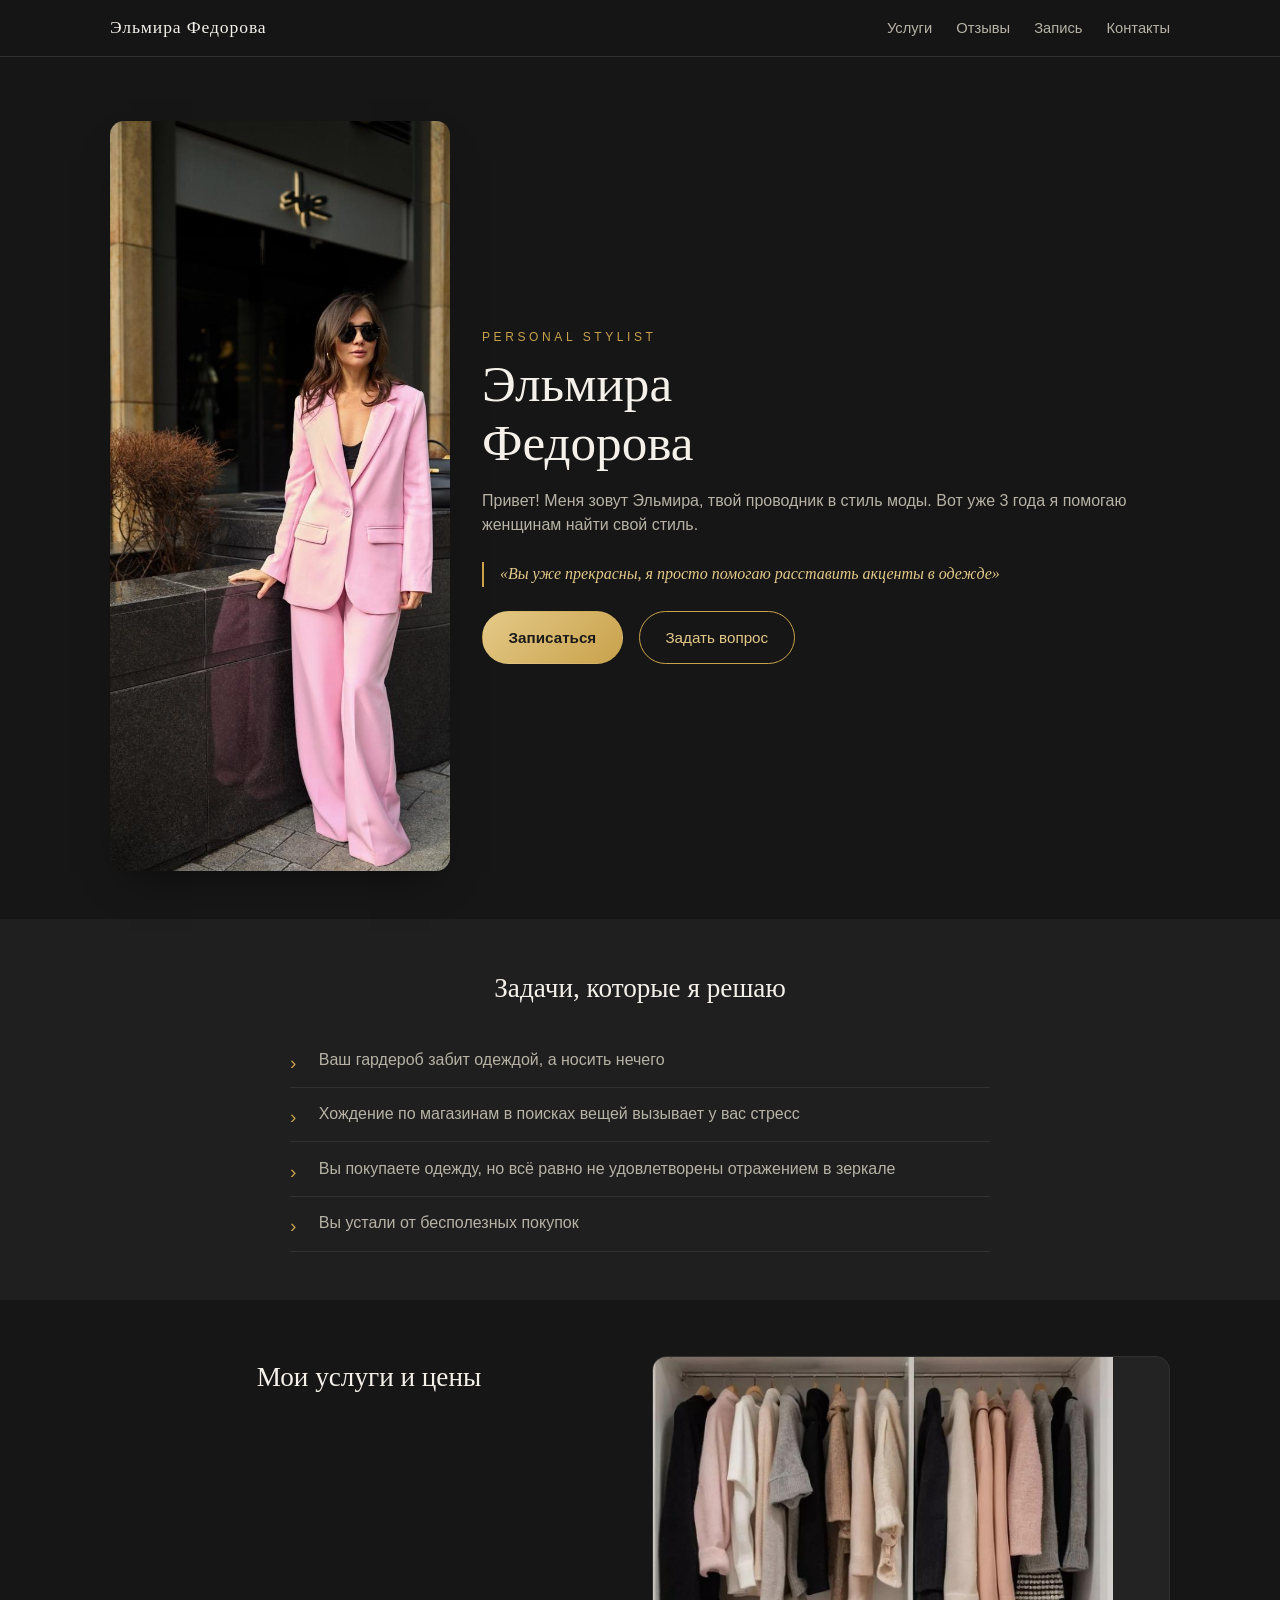
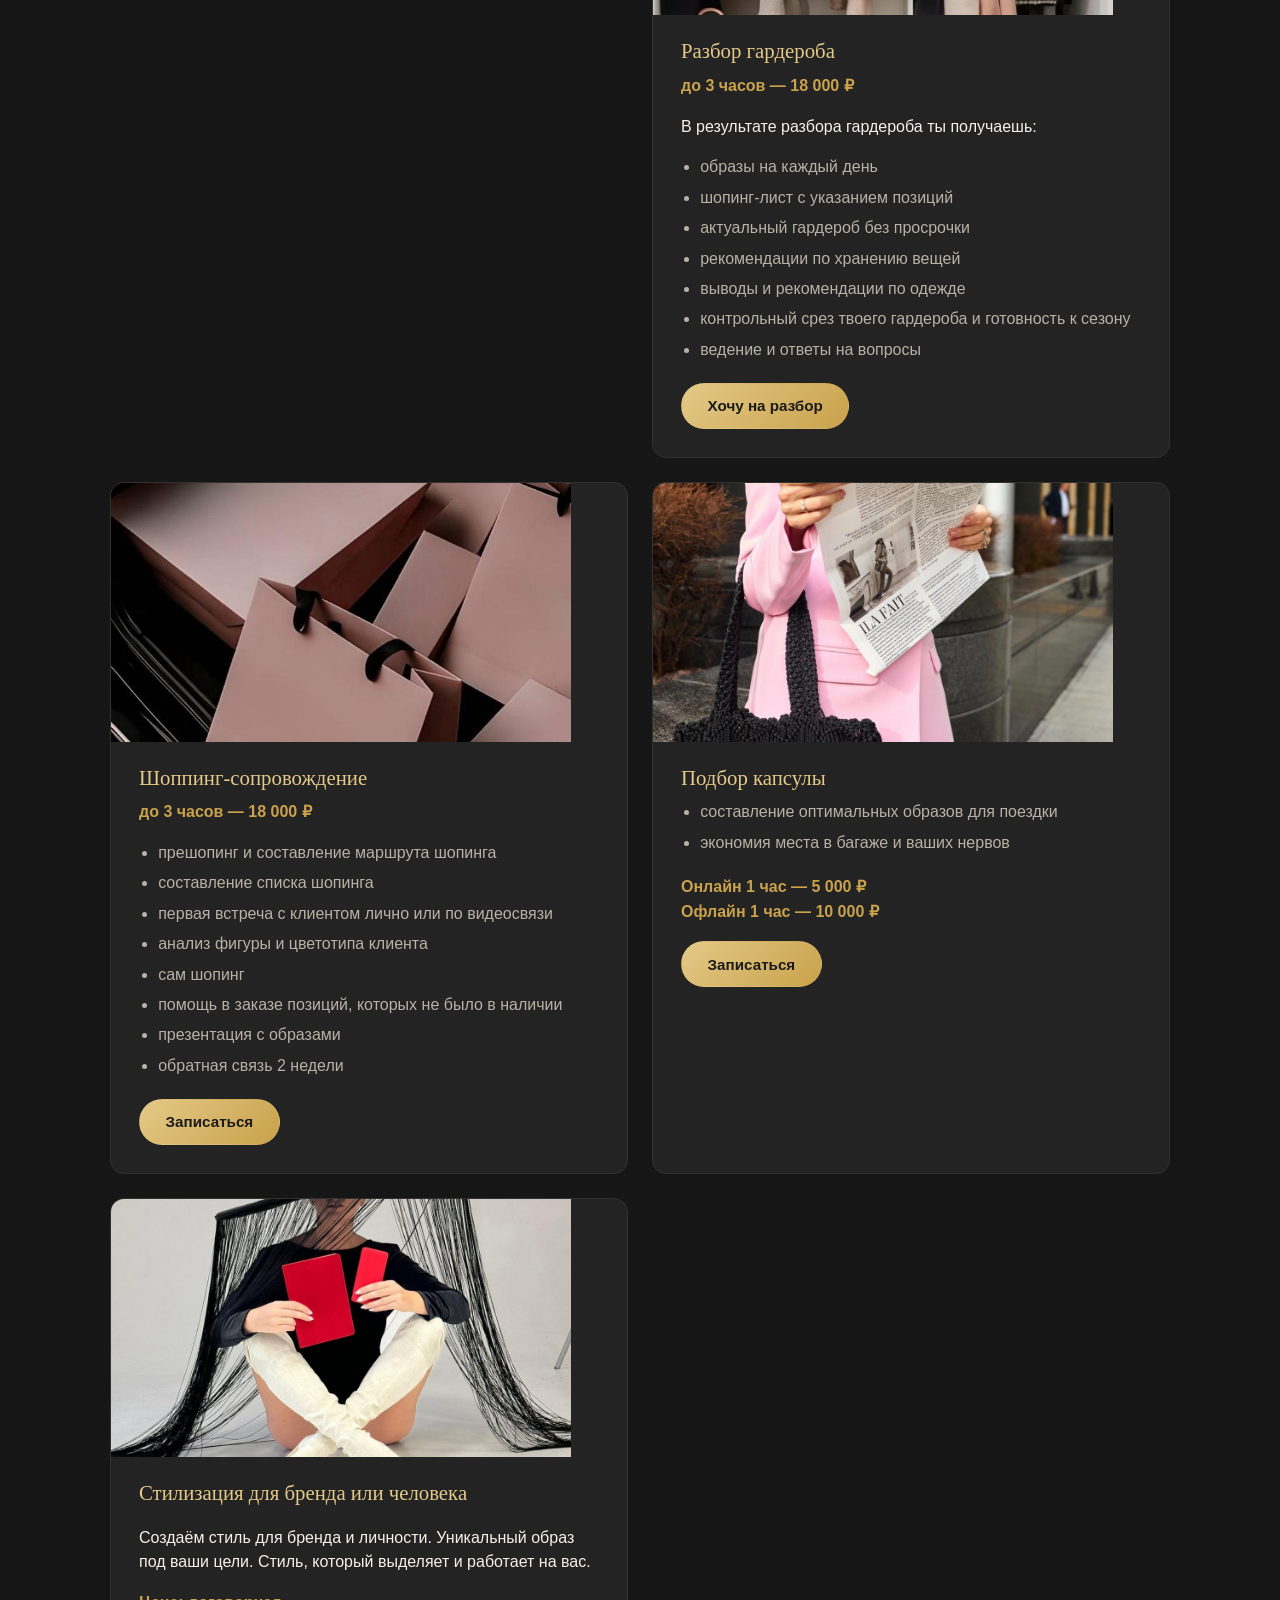
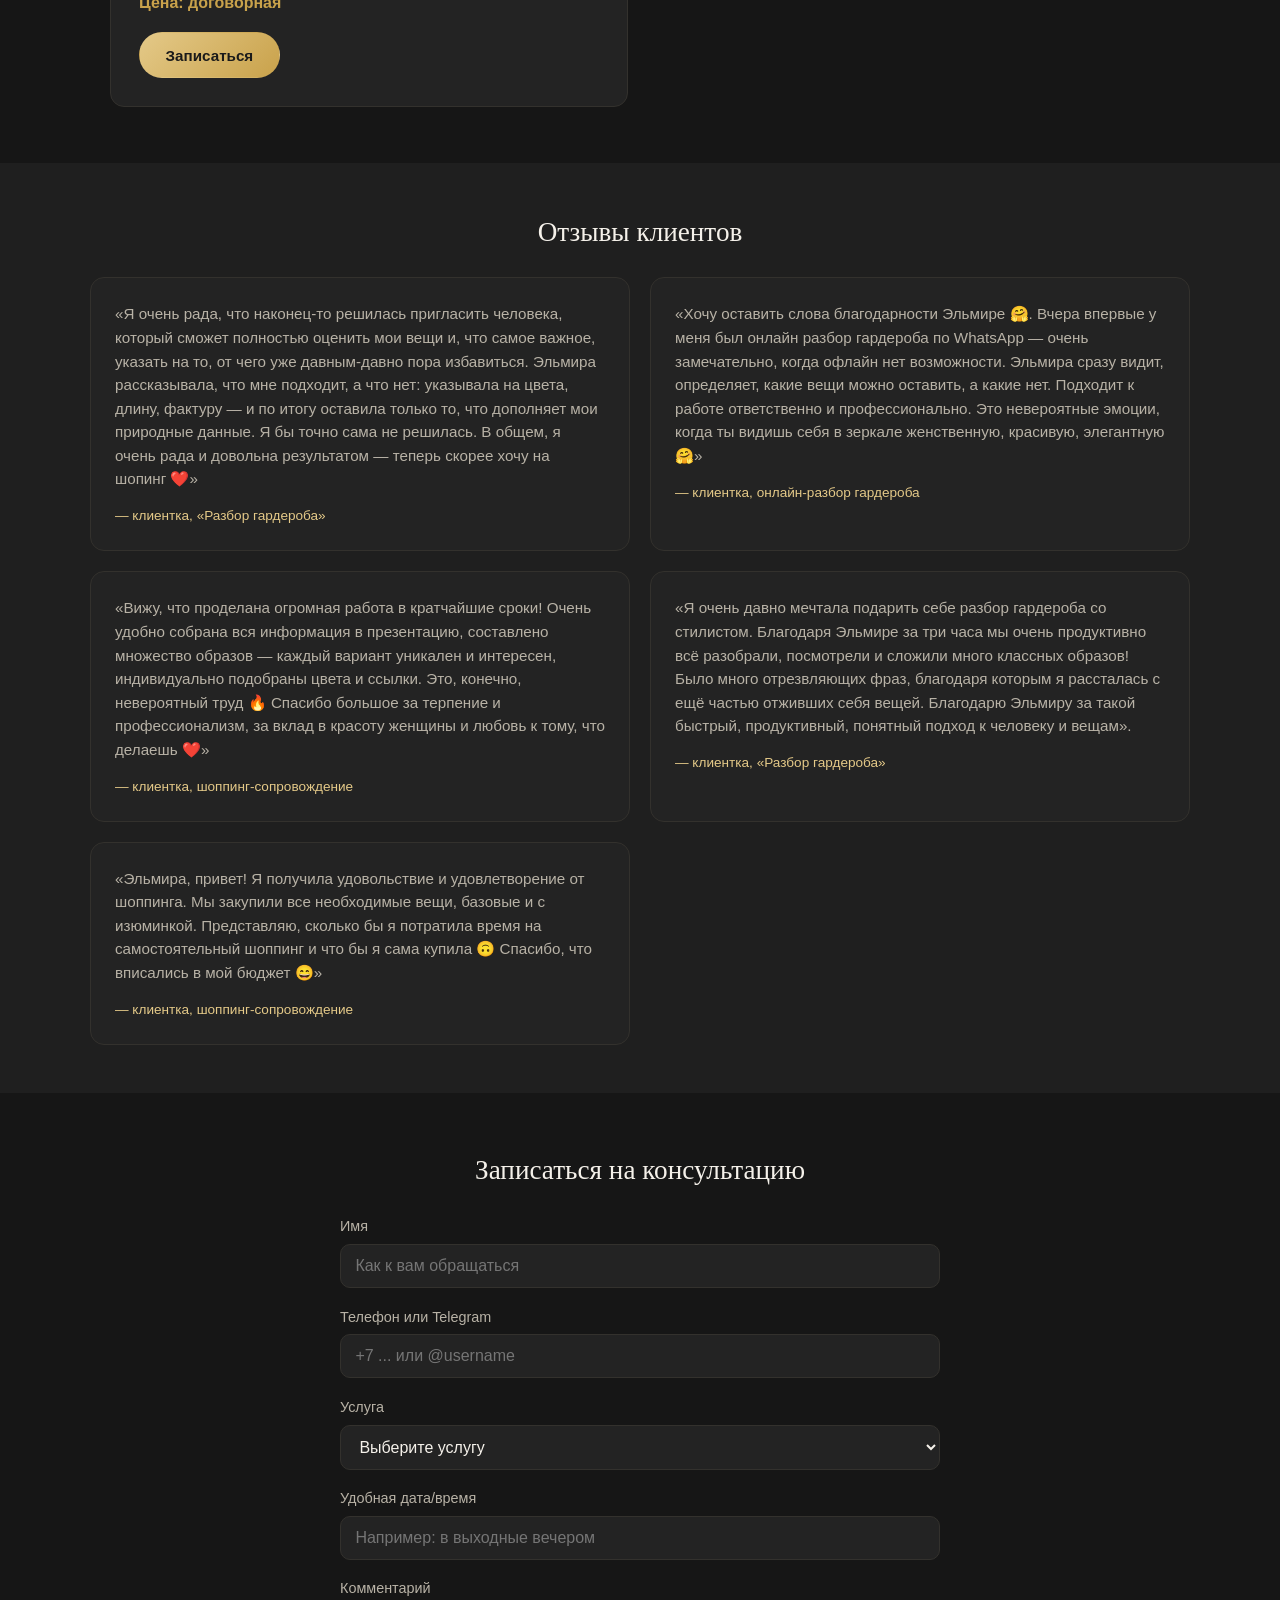
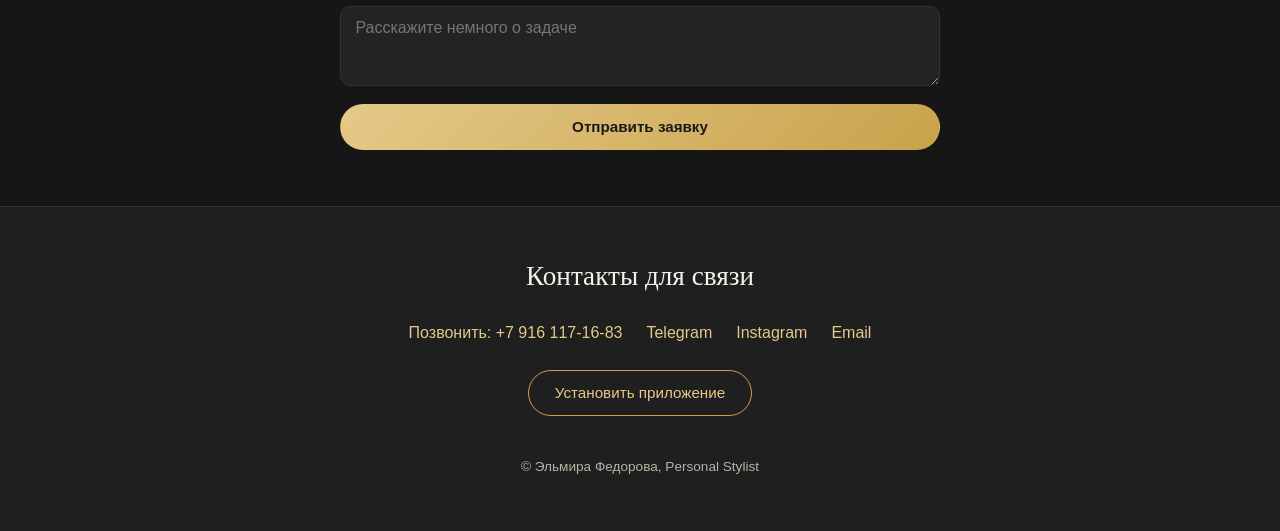
==== index.html @ 517d704c "Initial commit: Elmira Style PWA" ====
<!doctype html>
<html lang="ru">
<head>
<meta charset="UTF-8" />
<meta name="viewport" content="width=device-width, initial-scale=1, viewport-fit=cover" />
<title>Эльмира Федорова — Personal Stylist</title>
<meta name="description" content="Персональный стилист Эльмира Федорова: разбор гардероба, шоппинг-сопровождение, подбор капсулы, стилизация для бренда." />
<meta name="theme-color" content="#161616" />
<link rel="manifest" href="manifest.json" />
<link rel="icon" href="icons/favicon-32.png" sizes="32x32" />
<link rel="apple-touch-icon" href="icons/icon-192.png" />
<link rel="stylesheet" href="styles.css" />
</head>
<body>

<header class="site-header" id="top">
  <div class="header-inner">
    <a class="brand" href="#top">Эльмира Федорова</a>
    <button class="nav-toggle" id="navToggle" aria-label="Меню" aria-expanded="false">
      <span></span><span></span><span></span>
    </button>
    <nav class="main-nav" id="mainNav">
      <a href="#services">Услуги</a>
      <a href="#reviews">Отзывы</a>
      <a href="#booking">Запись</a>
      <a href="#contacts">Контакты</a>
    </nav>
  </div>
</header>

<main>

  <section class="hero">
    <img class="hero-photo" src="media/hero-portrait.jpg" alt="Эльмира Федорова, персональный стилист" width="600" height="750" />
    <div class="hero-text">
      <p class="eyebrow">Personal Stylist</p>
      <h1>Эльмира<br>Федорова</h1>
      <p class="lead">Привет! Меня зовут Эльмира, твой проводник в стиль моды. Вот уже 3 года я помогаю женщинам найти свой стиль.</p>
      <p class="quote">«Вы уже прекрасны, я просто помогаю расставить акценты в одежде»</p>
      <div class="hero-actions">
        <a class="btn btn-primary" href="#booking">Записаться</a>
        <a class="btn btn-ghost" href="tg://resolve?domain=elmira_fedorova" target="_blank" rel="noopener">Задать вопрос</a>
      </div>
    </div>
  </section>

  <section class="pains">
    <h2>Задачи, которые я решаю</h2>
    <ul class="pains-list">
      <li>Ваш гардероб забит одеждой, а носить нечего</li>
      <li>Хождение по магазинам в поисках вещей вызывает у вас стресс</li>
      <li>Вы покупаете одежду, но всё равно не удовлетворены отражением в зеркале</li>
      <li>Вы устали от бесполезных покупок</li>
    </ul>
  </section>

  <section id="services" class="services">
    <h2>Мои услуги и цены</h2>

    <article class="service-card" id="service-1">
      <img class="service-photo" src="media/service-wardrobe.jpg" alt="Разбор гардероба" loading="lazy" />
      <h3>Разбор гардероба</h3>
      <p class="service-price">до 3 часов — 18 000 ₽</p>
      <p>В результате разбора гардероба ты получаешь:</p>
      <ul class="checklist">
        <li>образы на каждый день</li>
        <li>шопинг-лист с указанием позиций</li>
        <li>актуальный гардероб без просрочки</li>
        <li>рекомендации по хранению вещей</li>
        <li>выводы и рекомендации по одежде</li>
        <li>контрольный срез твоего гардероба и готовность к сезону</li>
        <li>ведение и ответы на вопросы</li>
      </ul>
      <button class="btn btn-primary book-btn" data-service="Разбор гардероба">Хочу на разбор</button>
    </article>

    <article class="service-card" id="service-2">
      <img class="service-photo" src="media/service-shopping.jpg" alt="Шоппинг-сопровождение" loading="lazy" />
      <h3>Шоппинг-сопровождение</h3>
      <p class="service-price">до 3 часов — 18 000 ₽</p>
      <ul class="checklist">
        <li>прешопинг и составление маршрута шопинга</li>
        <li>составление списка шопинга</li>
        <li>первая встреча с клиентом лично или по видеосвязи</li>
        <li>анализ фигуры и цветотипа клиента</li>
        <li>сам шопинг</li>
        <li>помощь в заказе позиций, которых не было в наличии</li>
        <li>презентация с образами</li>
        <li>обратная связь 2 недели</li>
      </ul>
      <button class="btn btn-primary book-btn" data-service="Шоппинг-сопровождение">Записаться</button>
    </article>

    <article class="service-card" id="service-3">
      <img class="service-photo" src="media/portrait-secondary.jpg" alt="Подбор капсулы" loading="lazy" />
      <h3>Подбор капсулы</h3>
      <ul class="checklist">
        <li>составление оптимальных образов для поездки</li>
        <li>экономия места в багаже и ваших нервов</li>
      </ul>
      <p class="service-price">Онлайн 1 час — 5 000 ₽<br>Офлайн 1 час — 10 000 ₽</p>
      <button class="btn btn-primary book-btn" data-service="Подбор капсулы">Записаться</button>
    </article>

    <article class="service-card" id="service-4">
      <img class="service-photo" src="media/service-styling.jpg" alt="Стилизация для бренда или человека" loading="lazy" />
      <h3>Стилизация для бренда или человека</h3>
      <p>Создаём стиль для бренда и личности. Уникальный образ под ваши цели. Стиль, который выделяет и работает на вас.</p>
      <p class="service-price">Цена: договорная</p>
      <button class="btn btn-primary book-btn" data-service="Стилизация для бренда/человека">Записаться</button>
    </article>
  </section>

  <section id="reviews" class="reviews">
    <h2>Отзывы клиентов</h2>
    <div class="review-grid">
      <blockquote class="review-card">
        <p>«Я очень рада, что наконец-то решилась пригласить человека, который сможет полностью оценить мои вещи и, что самое важное, указать на то, от чего уже давным-давно пора избавиться. Эльмира рассказывала, что мне подходит, а что нет: указывала на цвета, длину, фактуру — и по итогу оставила только то, что дополняет мои природные данные. Я бы точно сама не решилась. В общем, я очень рада и довольна результатом — теперь скорее хочу на шопинг ❤️»</p>
        <footer>— клиентка, «Разбор гардероба»</footer>
      </blockquote>
      <blockquote class="review-card">
        <p>«Хочу оставить слова благодарности Эльмире 🤗. Вчера впервые у меня был онлайн разбор гардероба по WhatsApp — очень замечательно, когда офлайн нет возможности. Эльмира сразу видит, определяет, какие вещи можно оставить, а какие нет. Подходит к работе ответственно и профессионально. Это невероятные эмоции, когда ты видишь себя в зеркале женственную, красивую, элегантную 🤗»</p>
        <footer>— клиентка, онлайн-разбор гардероба</footer>
      </blockquote>
      <blockquote class="review-card">
        <p>«Вижу, что проделана огромная работа в кратчайшие сроки! Очень удобно собрана вся информация в презентацию, составлено множество образов — каждый вариант уникален и интересен, индивидуально подобраны цвета и ссылки. Это, конечно, невероятный труд 🔥 Спасибо большое за терпение и профессионализм, за вклад в красоту женщины и любовь к тому, что делаешь ❤️»</p>
        <footer>— клиентка, шоппинг-сопровождение</footer>
      </blockquote>
      <blockquote class="review-card">
        <p>«Я очень давно мечтала подарить себе разбор гардероба со стилистом. Благодаря Эльмире за три часа мы очень продуктивно всё разобрали, посмотрели и сложили много классных образов! Было много отрезвляющих фраз, благодаря которым я рассталась с ещё частью отживших себя вещей. Благодарю Эльмиру за такой быстрый, продуктивный, понятный подход к человеку и вещам».</p>
        <footer>— клиентка, «Разбор гардероба»</footer>
      </blockquote>
      <blockquote class="review-card">
        <p>«Эльмира, привет! Я получила удовольствие и удовлетворение от шоппинга. Мы закупили все необходимые вещи, базовые и с изюминкой. Представляю, сколько бы я потратила время на самостоятельный шоппинг и что бы я сама купила 🙃 Спасибо, что вписались в мой бюджет 😄»</p>
        <footer>— клиентка, шоппинг-сопровождение</footer>
      </blockquote>
    </div>
  </section>

  <section id="booking" class="booking">
    <h2>Записаться на консультацию</h2>
    <form id="bookingForm" novalidate>
      <label>
        Имя
        <input type="text" name="name" required placeholder="Как к вам обращаться" />
      </label>
      <label>
        Телефон или Telegram
        <input type="text" name="contact" required placeholder="+7 ... или @username" />
      </label>
      <label>
        Услуга
        <select name="service" required>
          <option value="" disabled selected>Выберите услугу</option>
          <option value="Разбор гардероба">Разбор гардероба — 18 000 ₽</option>
          <option value="Шоппинг-сопровождение">Шоппинг-сопровождение — 18 000 ₽</option>
          <option value="Подбор капсулы">Подбор капсулы — от 5 000 ₽</option>
          <option value="Стилизация для бренда/человека">Стилизация для бренда/человека — договорная</option>
        </select>
      </label>
      <label>
        Удобная дата/время
        <input type="text" name="date" placeholder="Например: в выходные вечером" />
      </label>
      <label>
        Комментарий
        <textarea name="comment" rows="3" placeholder="Расскажите немного о задаче"></textarea>
      </label>
      <button type="submit" class="btn btn-primary">Отправить заявку</button>
    </form>

    <div id="bookingResult" class="booking-result" hidden>
      <p>Заявка готова. Выберите, как удобнее её отправить Эльмире:</p>
      <div class="booking-result-actions">
        <a id="sendSms" class="btn btn-primary" href="#">Отправить SMS</a>
        <a id="sendEmail" class="btn btn-ghost" href="#">Отправить на Email</a>
        <a id="sendTelegram" class="btn btn-ghost" href="tg://resolve?domain=elmira_fedorova" target="_blank" rel="noopener">Написать в Telegram</a>
      </div>
      <button id="copyMessage" class="btn btn-link" type="button">Скопировать текст заявки</button>
    </div>
  </section>

</main>

<footer id="contacts" class="site-footer">
  <h2>Контакты для связи</h2>
  <div class="contact-links">
    <a href="tel:+79161171683">Позвонить: +7 916 117-16-83</a>
    <a href="tg://resolve?domain=elmira_fedorova" target="_blank" rel="noopener">Telegram</a>
    <a href="https://instagram.com/elmira_styles/" target="_blank" rel="noopener">Instagram</a>
    <a href="mailto:elmiragl@gmail.com">Email</a>
  </div>
  <button id="installBtn" class="btn btn-ghost" hidden>Установить приложение</button>
  <p class="footer-note">© Эльмира Федорова, Personal Stylist</p>
</footer>

<script src="app.js"></script>
</body>
</html>
---- styles.css ----
:root {
  --bg: #161616;
  --bg-alt: #1f1f1f;
  --card: #232323;
  --gold: #c9a24b;
  --gold-soft: #e4c988;
  --text: #f5f1ea;
  --text-dim: #b8b2a6;
  --border: #33312d;
  --radius: 14px;
}

* { box-sizing: border-box; }

html { scroll-behavior: smooth; }

html, body {
  overflow-x: hidden;
}

body {
  margin: 0;
  background: var(--bg);
  color: var(--text);
  font-family: -apple-system, BlinkMacSystemFont, "Segoe UI", Roboto, sans-serif;
  line-height: 1.55;
}

h1, h2, h3, .brand, .quote {
  font-family: Georgia, "Times New Roman", serif;
  font-weight: 400;
}

a { color: inherit; }

img { max-width: 100%; display: block; }

.eyebrow {
  text-transform: uppercase;
  letter-spacing: 0.3em;
  font-size: 0.75rem;
  color: var(--gold);
  margin: 0 0 0.5rem;
}

/* Header */
.site-header {
  position: sticky;
  top: 0;
  z-index: 50;
  background: rgba(22, 22, 22, 0.9);
  backdrop-filter: blur(8px);
  border-bottom: 1px solid var(--border);
}

.header-inner {
  max-width: 1100px;
  margin: 0 auto;
  padding: 0.9rem 1.25rem;
  display: flex;
  align-items: center;
  justify-content: space-between;
}

.brand {
  text-decoration: none;
  font-size: 1.1rem;
  letter-spacing: 0.05em;
  color: var(--text);
}

.main-nav {
  display: flex;
  gap: 1.5rem;
}

.main-nav a {
  text-decoration: none;
  font-size: 0.92rem;
  color: var(--text-dim);
  transition: color 0.2s;
}

.main-nav a:hover { color: var(--gold); }

.nav-toggle {
  display: none;
  flex-direction: column;
  justify-content: center;
  gap: 5px;
  width: 34px;
  height: 34px;
  background: none;
  border: none;
  cursor: pointer;
}

.nav-toggle span {
  display: block;
  height: 2px;
  background: var(--text);
  border-radius: 2px;
}

/* Buttons */
.btn {
  display: inline-block;
  padding: 0.85rem 1.6rem;
  border-radius: 999px;
  text-decoration: none;
  font-size: 0.95rem;
  border: 1px solid transparent;
  cursor: pointer;
  transition: transform 0.15s, background 0.2s, border-color 0.2s;
  text-align: center;
}

.btn:active { transform: scale(0.97); }

.btn-primary {
  background: linear-gradient(135deg, var(--gold-soft), var(--gold));
  color: #1a1a1a;
  font-weight: 600;
}

.btn-ghost {
  background: transparent;
  border-color: var(--gold);
  color: var(--gold-soft);
}

.btn-link {
  background: none;
  border: none;
  color: var(--text-dim);
  text-decoration: underline;
  padding: 0.5rem 0;
}

/* Hero */
.hero {
  max-width: 1100px;
  margin: 0 auto;
  padding: 2.5rem 1.25rem 3rem;
  display: grid;
  grid-template-columns: minmax(0, 1fr);
  gap: 2rem;
}

.hero-photo {
  aspect-ratio: 4 / 5;
  border-radius: var(--radius);
  background: linear-gradient(160deg, #2b2b2b, var(--gold));
  max-width: 340px;
  width: 100%;
  margin: 0 auto;
  object-fit: cover;
  box-shadow: 0 20px 40px -20px rgba(0, 0, 0, 0.6);
}

.hero-text h1 {
  font-size: 2.4rem;
  line-height: 1.15;
  margin: 0 0 1rem;
}

.lead { color: var(--text-dim); }

.quote {
  font-style: italic;
  color: var(--gold-soft);
  border-left: 2px solid var(--gold);
  padding-left: 1rem;
  margin: 1.5rem 0;
}

.hero-actions {
  display: flex;
  gap: 1rem;
  flex-wrap: wrap;
}

/* Pains */
.pains {
  background: var(--bg-alt);
  padding: 3rem 1.25rem;
}

.pains h2, .services h2, .reviews h2, .booking h2, .site-footer h2 {
  max-width: 1100px;
  margin: 0 auto 1.5rem;
  font-size: 1.7rem;
  text-align: center;
}

.pains-list {
  max-width: 700px;
  margin: 0 auto;
  padding: 0;
  list-style: none;
}

.pains-list li {
  padding: 0.9rem 0 0.9rem 1.8rem;
  border-bottom: 1px solid var(--border);
  position: relative;
  color: var(--text-dim);
}

.pains-list li::before {
  content: "›";
  position: absolute;
  left: 0;
  color: var(--gold);
  font-size: 1.2rem;
}

/* Services */
.services {
  max-width: 1100px;
  margin: 0 auto;
  padding: 3.5rem 1.25rem;
  display: grid;
  grid-template-columns: minmax(0, 1fr);
  gap: 1.5rem;
}

.service-card {
  background: var(--card);
  border: 1px solid var(--border);
  border-radius: var(--radius);
  padding: 1.75rem;
  overflow: hidden;
}

.service-photo {
  width: calc(100% + 3.5rem);
  margin: -1.75rem -1.75rem 1.25rem;
  aspect-ratio: 16 / 9;
  object-fit: cover;
}

.service-card h3 {
  margin: 0 0 0.4rem;
  font-size: 1.3rem;
  color: var(--gold-soft);
}

.service-price {
  font-weight: 600;
  color: var(--gold);
  margin: 0.3rem 0 1rem;
}

.checklist {
  padding-left: 1.2rem;
  margin: 0 0 1.25rem;
  color: var(--text-dim);
}

.checklist li { margin-bottom: 0.35rem; }

/* Reviews */
.reviews {
  background: var(--bg-alt);
  padding: 3rem 1.25rem;
  text-align: center;
}

.review-grid {
  max-width: 1100px;
  margin: 0 auto;
  display: grid;
  grid-template-columns: minmax(0, 1fr);
  gap: 1.25rem;
  text-align: left;
}

.review-card {
  background: var(--card);
  border: 1px solid var(--border);
  border-radius: var(--radius);
  padding: 1.5rem;
  margin: 0;
}

.review-card p {
  color: var(--text-dim);
  margin: 0 0 0.9rem;
  font-size: 0.95rem;
}

.review-card footer {
  color: var(--gold-soft);
  font-size: 0.85rem;
}

/* Booking */
.booking {
  max-width: 640px;
  margin: 0 auto;
  padding: 3.5rem 1.25rem;
}

#bookingForm {
  display: grid;
  grid-template-columns: minmax(0, 1fr);
  gap: 1.1rem;
}

#bookingForm label {
  display: grid;
  grid-template-columns: minmax(0, 1fr);
  gap: 0.4rem;
  font-size: 0.9rem;
  color: var(--text-dim);
}

#bookingForm input,
#bookingForm select,
#bookingForm textarea {
  width: 100%;
  min-width: 0;
  background: var(--card);
  border: 1px solid var(--border);
  border-radius: 10px;
  padding: 0.75rem 0.9rem;
  color: var(--text);
  font-size: 1rem;
  font-family: inherit;
}

#bookingForm input:focus,
#bookingForm select:focus,
#bookingForm textarea:focus {
  outline: none;
  border-color: var(--gold);
}

.booking-result {
  margin-top: 1.5rem;
  padding: 1.25rem;
  background: var(--card);
  border: 1px solid var(--border);
  border-radius: var(--radius);
}

.booking-result-actions {
  display: flex;
  gap: 0.75rem;
  flex-wrap: wrap;
  margin: 1rem 0;
}

/* Footer */
.site-footer {
  background: var(--bg-alt);
  padding: 3rem 1.25rem 2.5rem;
  text-align: center;
  border-top: 1px solid var(--border);
}

.contact-links {
  display: flex;
  justify-content: center;
  gap: 1.5rem;
  flex-wrap: wrap;
  margin-bottom: 1.5rem;
}

.contact-links a {
  text-decoration: none;
  color: var(--gold-soft);
}

.contact-links a:hover { color: var(--gold); }

.footer-note {
  color: var(--text-dim);
  font-size: 0.85rem;
  margin-top: 1.5rem;
}

#installBtn { margin-bottom: 1rem; }

/* Responsive */
@media (min-width: 780px) {
  .hero {
    grid-template-columns: 340px 1fr;
    align-items: center;
    padding-top: 4rem;
  }
  .hero-photo { margin: 0; }
  .hero-text h1 { font-size: 3.2rem; }
  .services { grid-template-columns: repeat(2, 1fr); }
  .review-grid { grid-template-columns: repeat(2, 1fr); }
}

@media (max-width: 640px) {
  .main-nav {
    position: absolute;
    top: 100%;
    left: 0;
    right: 0;
    background: var(--bg);
    border-bottom: 1px solid var(--border);
    flex-direction: column;
    padding: 1rem 1.25rem;
    gap: 1rem;
    display: none;
  }
  .main-nav.open { display: flex; }
  .nav-toggle { display: flex; }
}
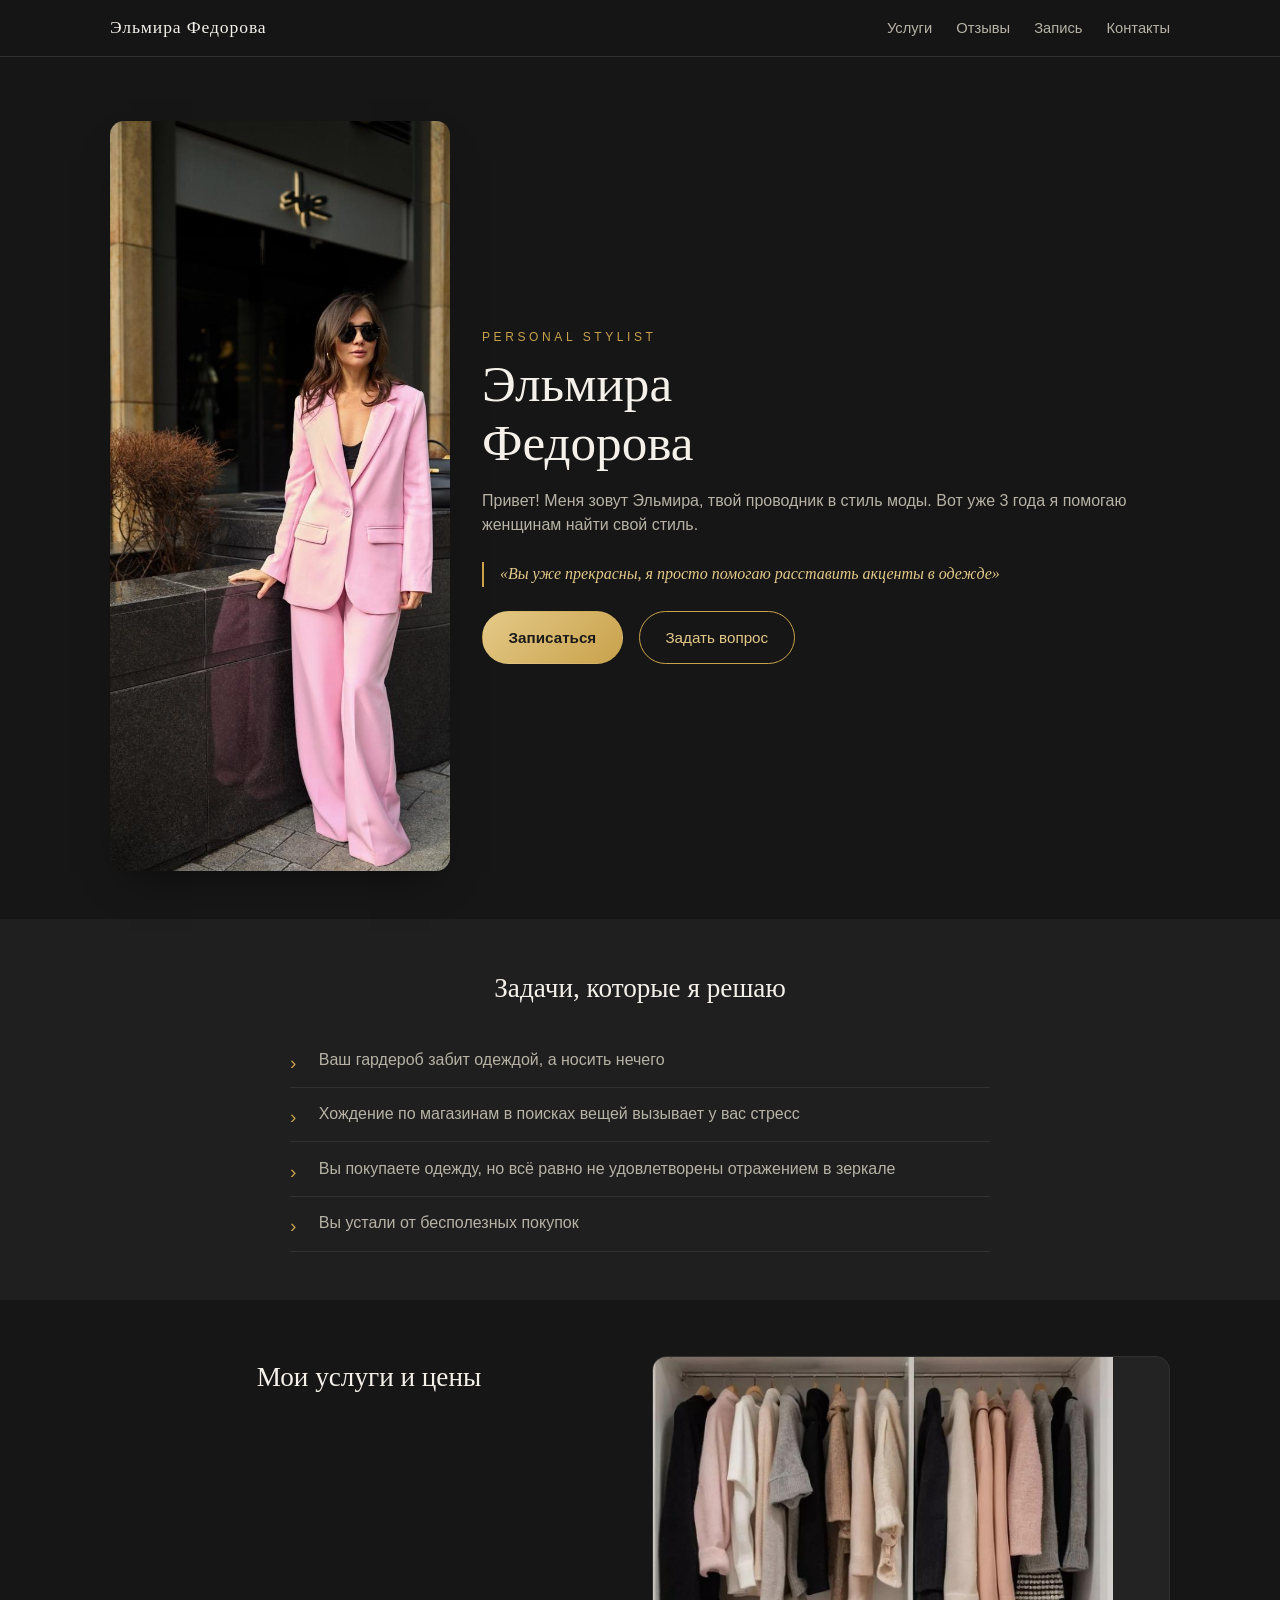
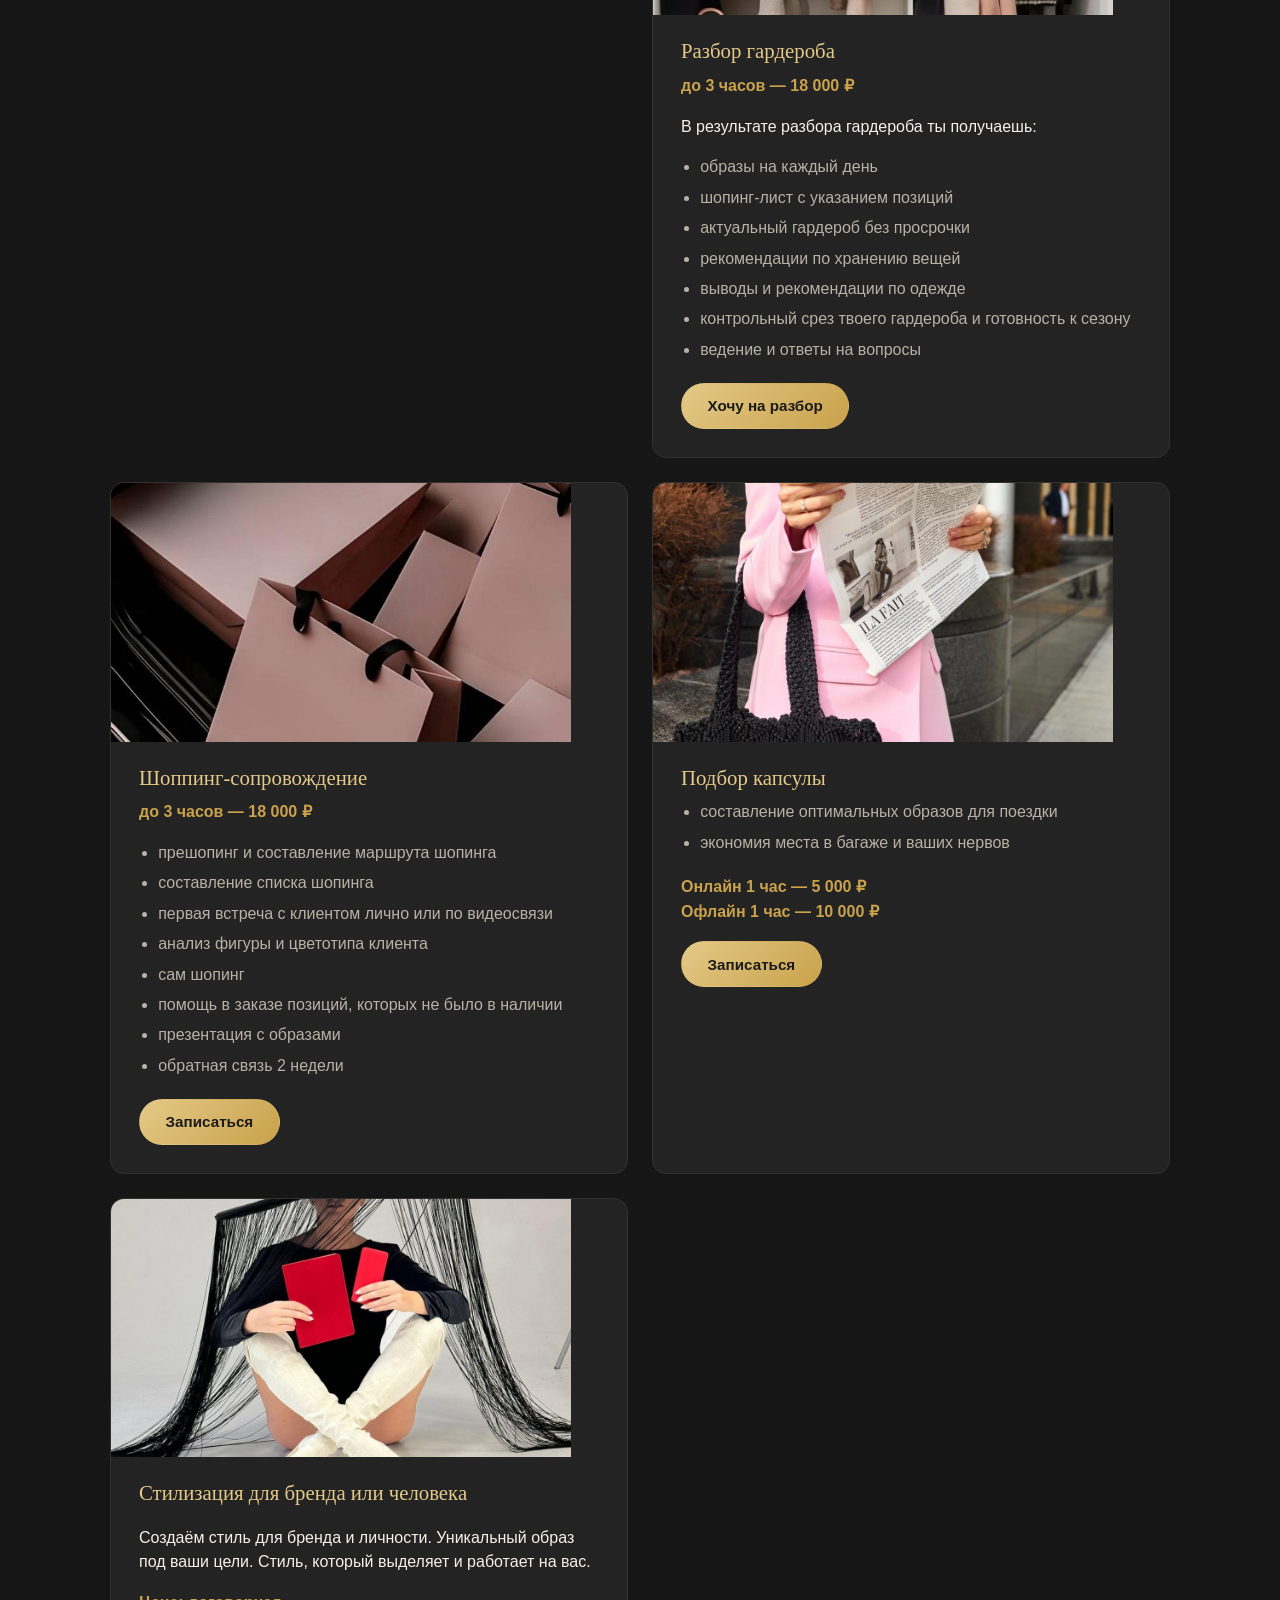
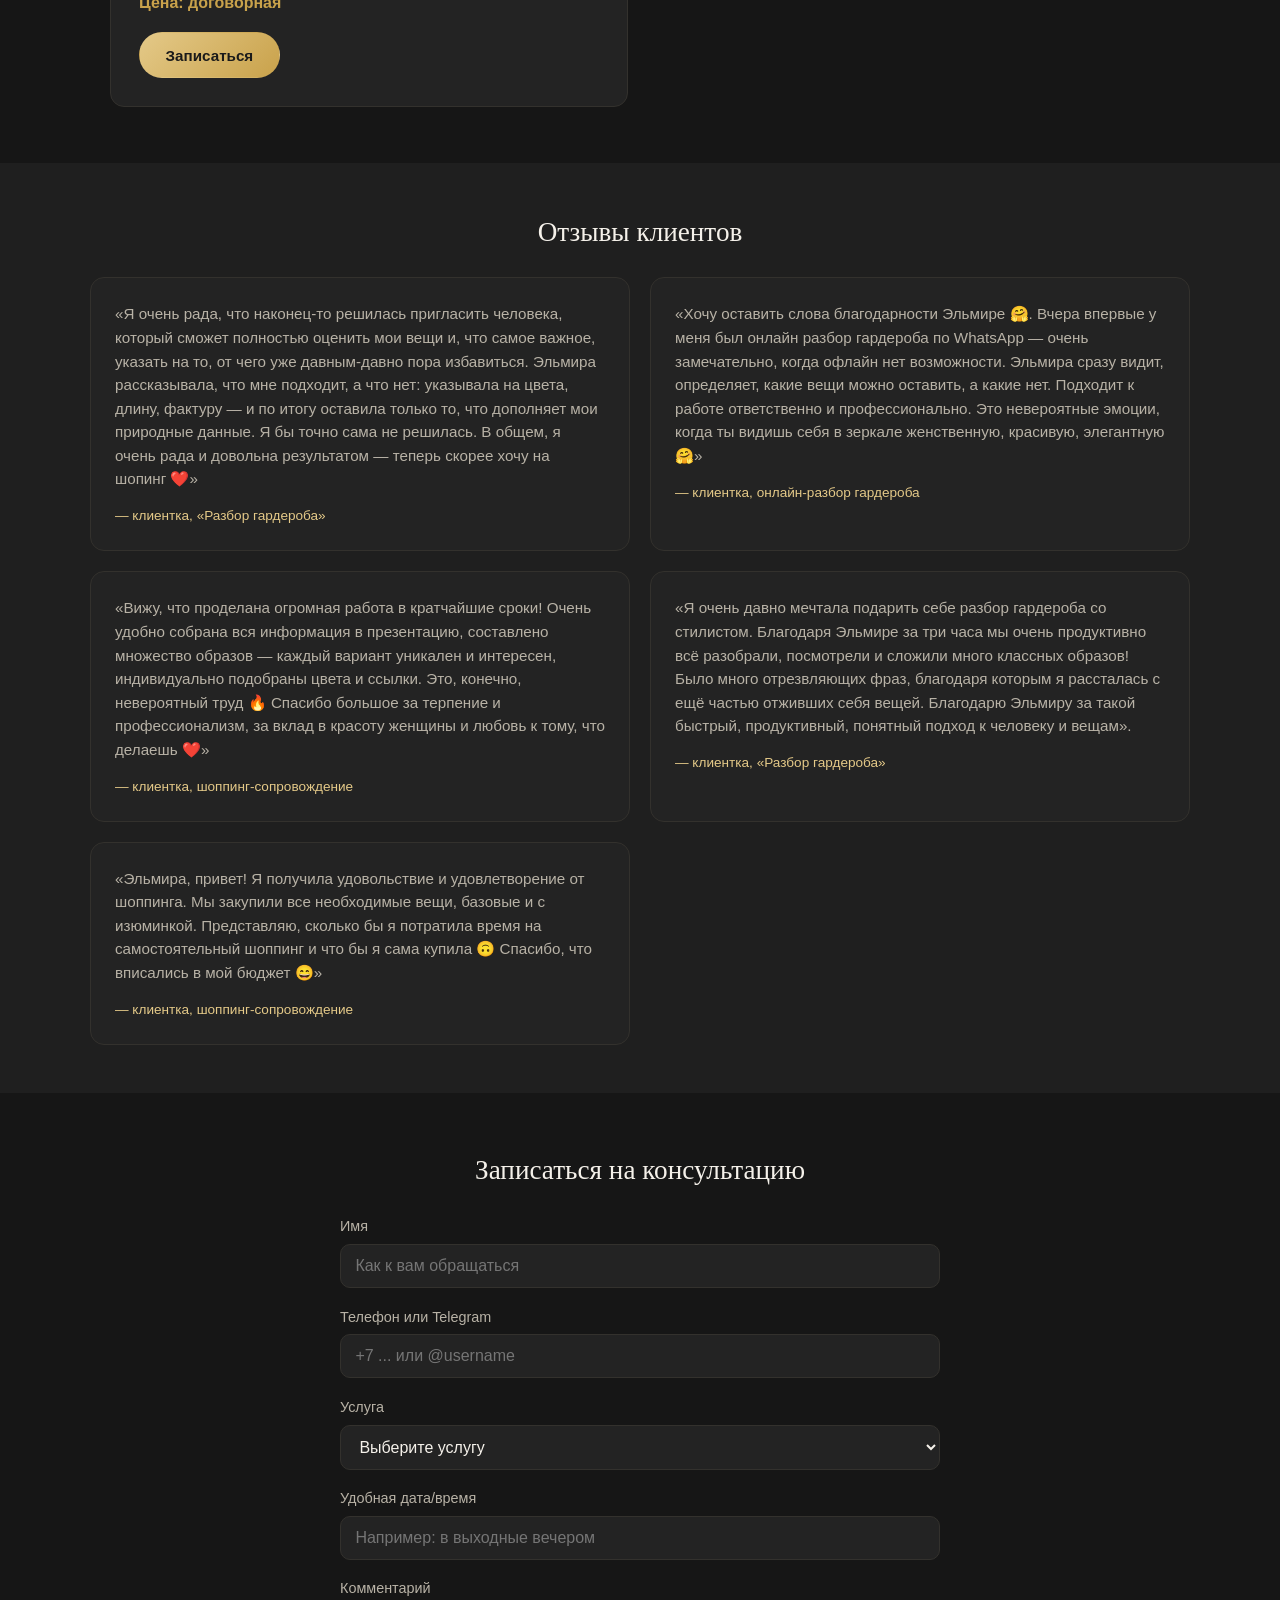
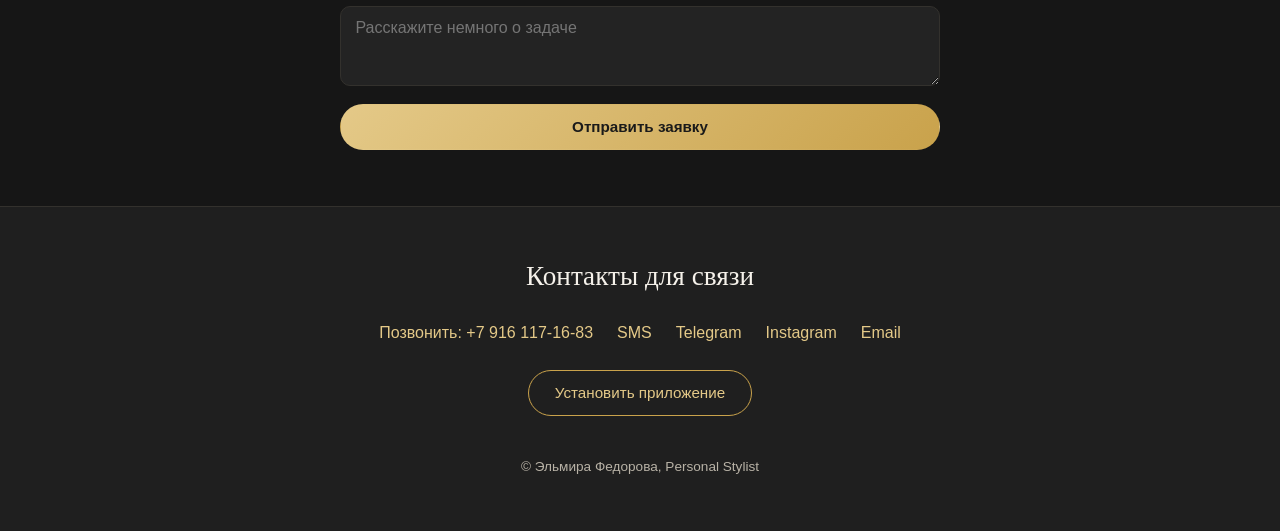
==== commit abc9c8be: "Add SMS contact and iOS install instructions" ====
--- a/index.html
+++ b/index.html
@@ -186,11 +186,13 @@
   <h2>Контакты для связи</h2>
   <div class="contact-links">
     <a href="tel:+79161171683">Позвонить: +7 916 117-16-83</a>
+    <a href="sms:+79161171683">SMS</a>
     <a href="tg://resolve?domain=elmira_fedorova" target="_blank" rel="noopener">Telegram</a>
     <a href="https://instagram.com/elmira_styles/" target="_blank" rel="noopener">Instagram</a>
     <a href="mailto:elmiragl@gmail.com">Email</a>
   </div>
   <button id="installBtn" class="btn btn-ghost" hidden>Установить приложение</button>
+  <p id="iosInstallHint" class="footer-note" hidden>Чтобы установить приложение на iPhone: нажмите значок «Поделиться» ⬆️ внизу экрана Safari, затем выберите «На экран «Домой»».</p>
   <p class="footer-note">© Эльмира Федорова, Personal Stylist</p>
 </footer>
 
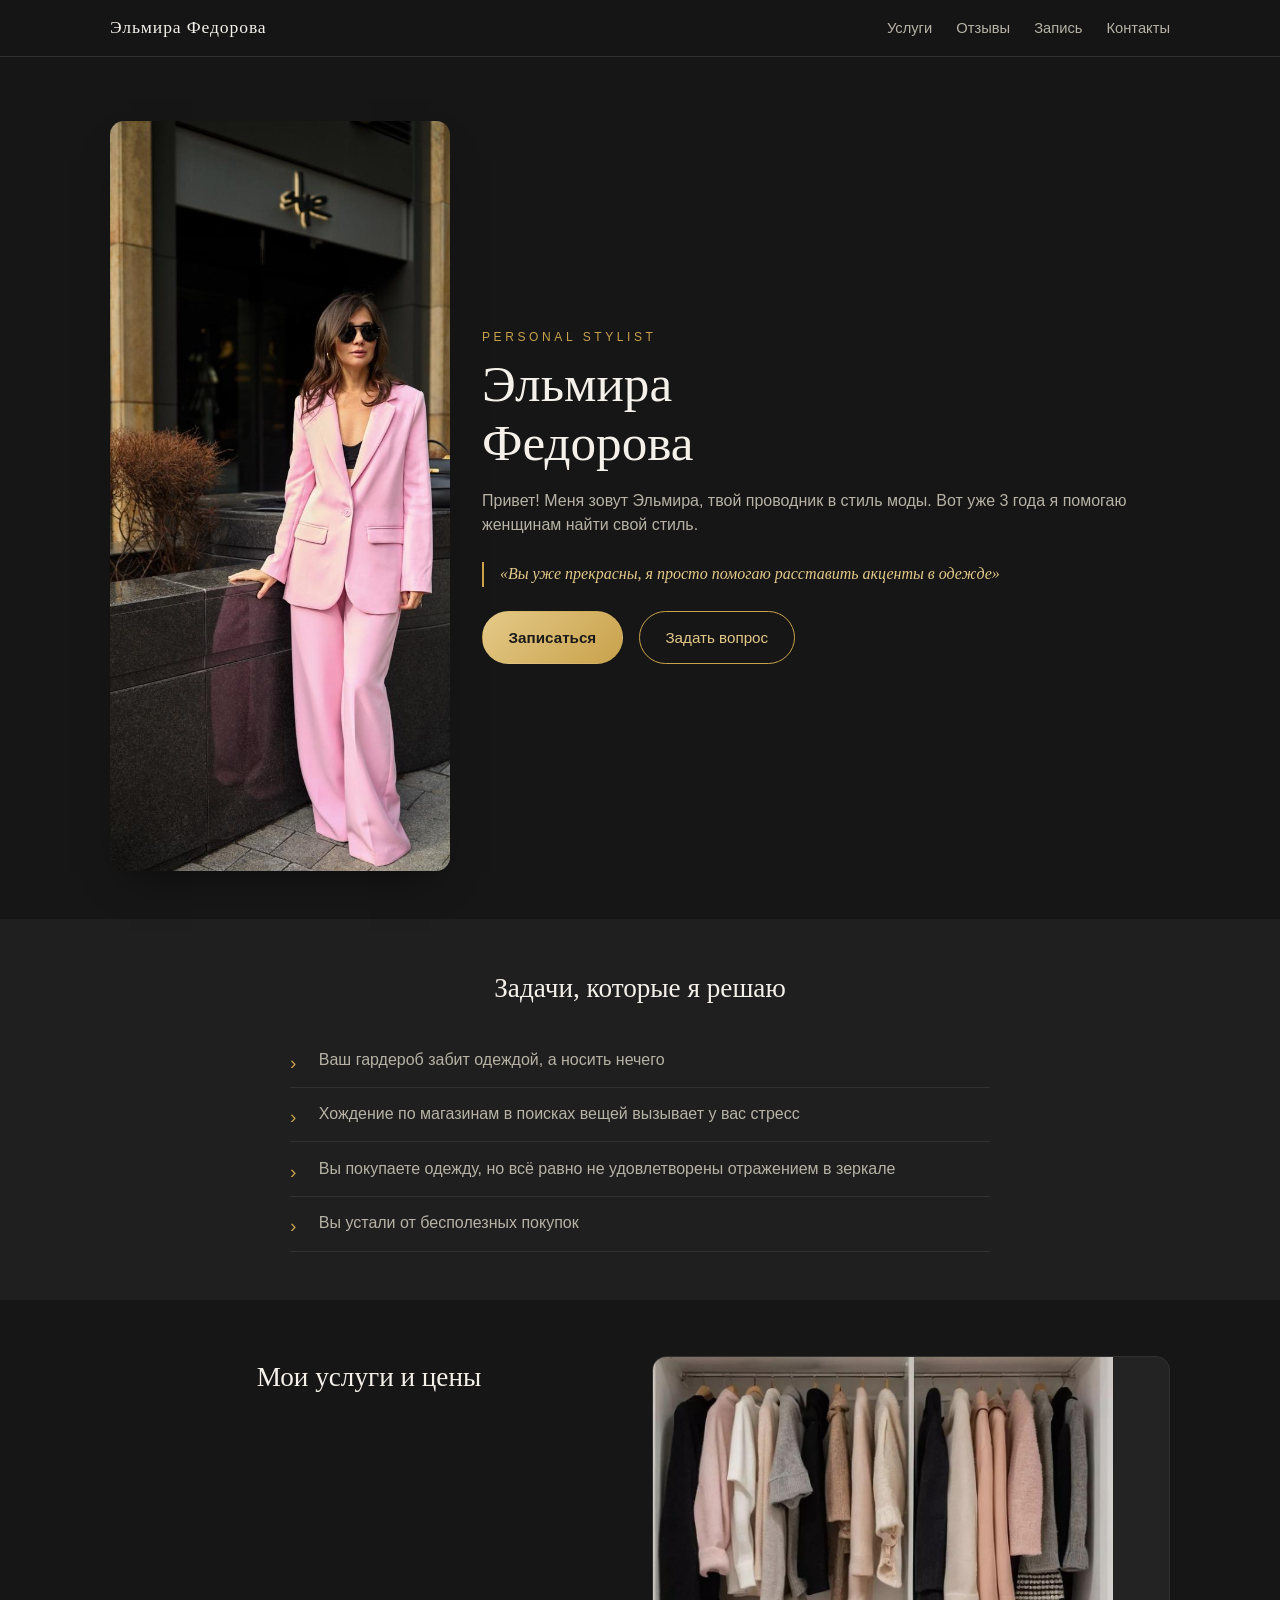
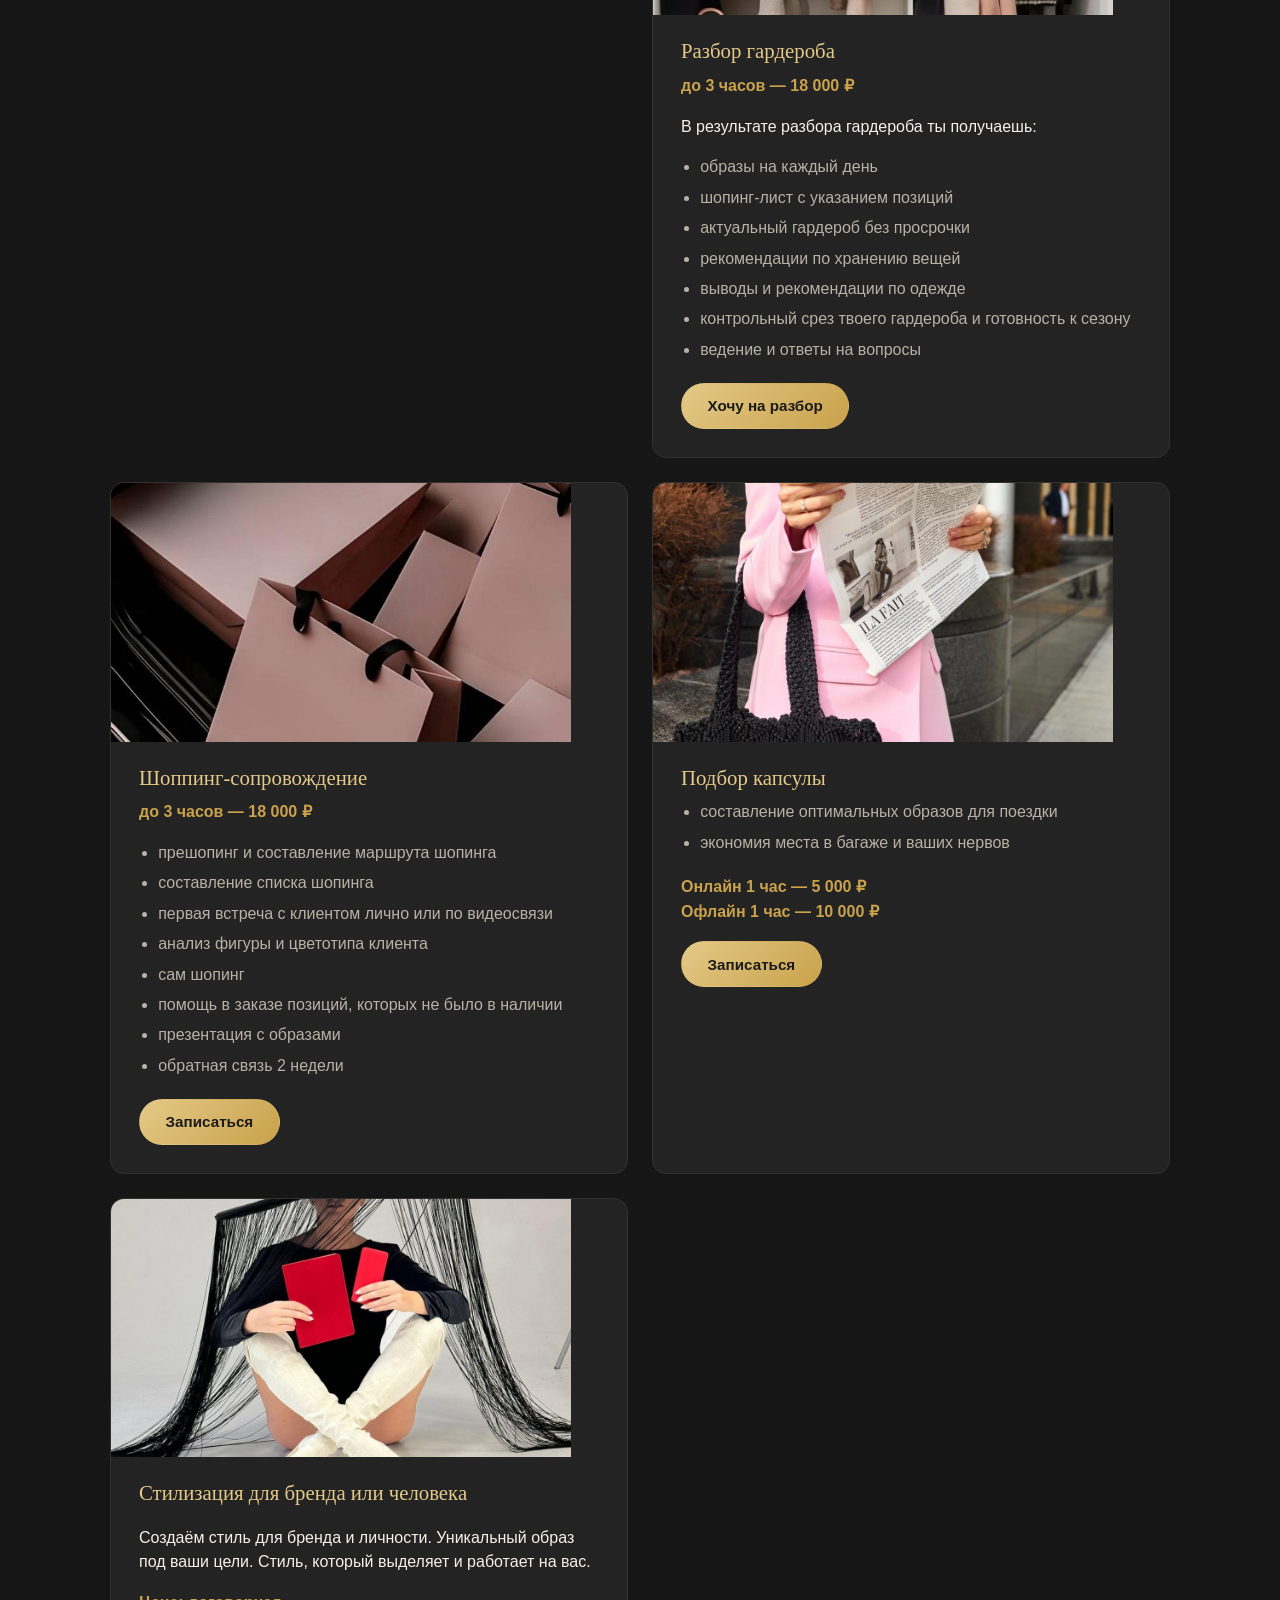
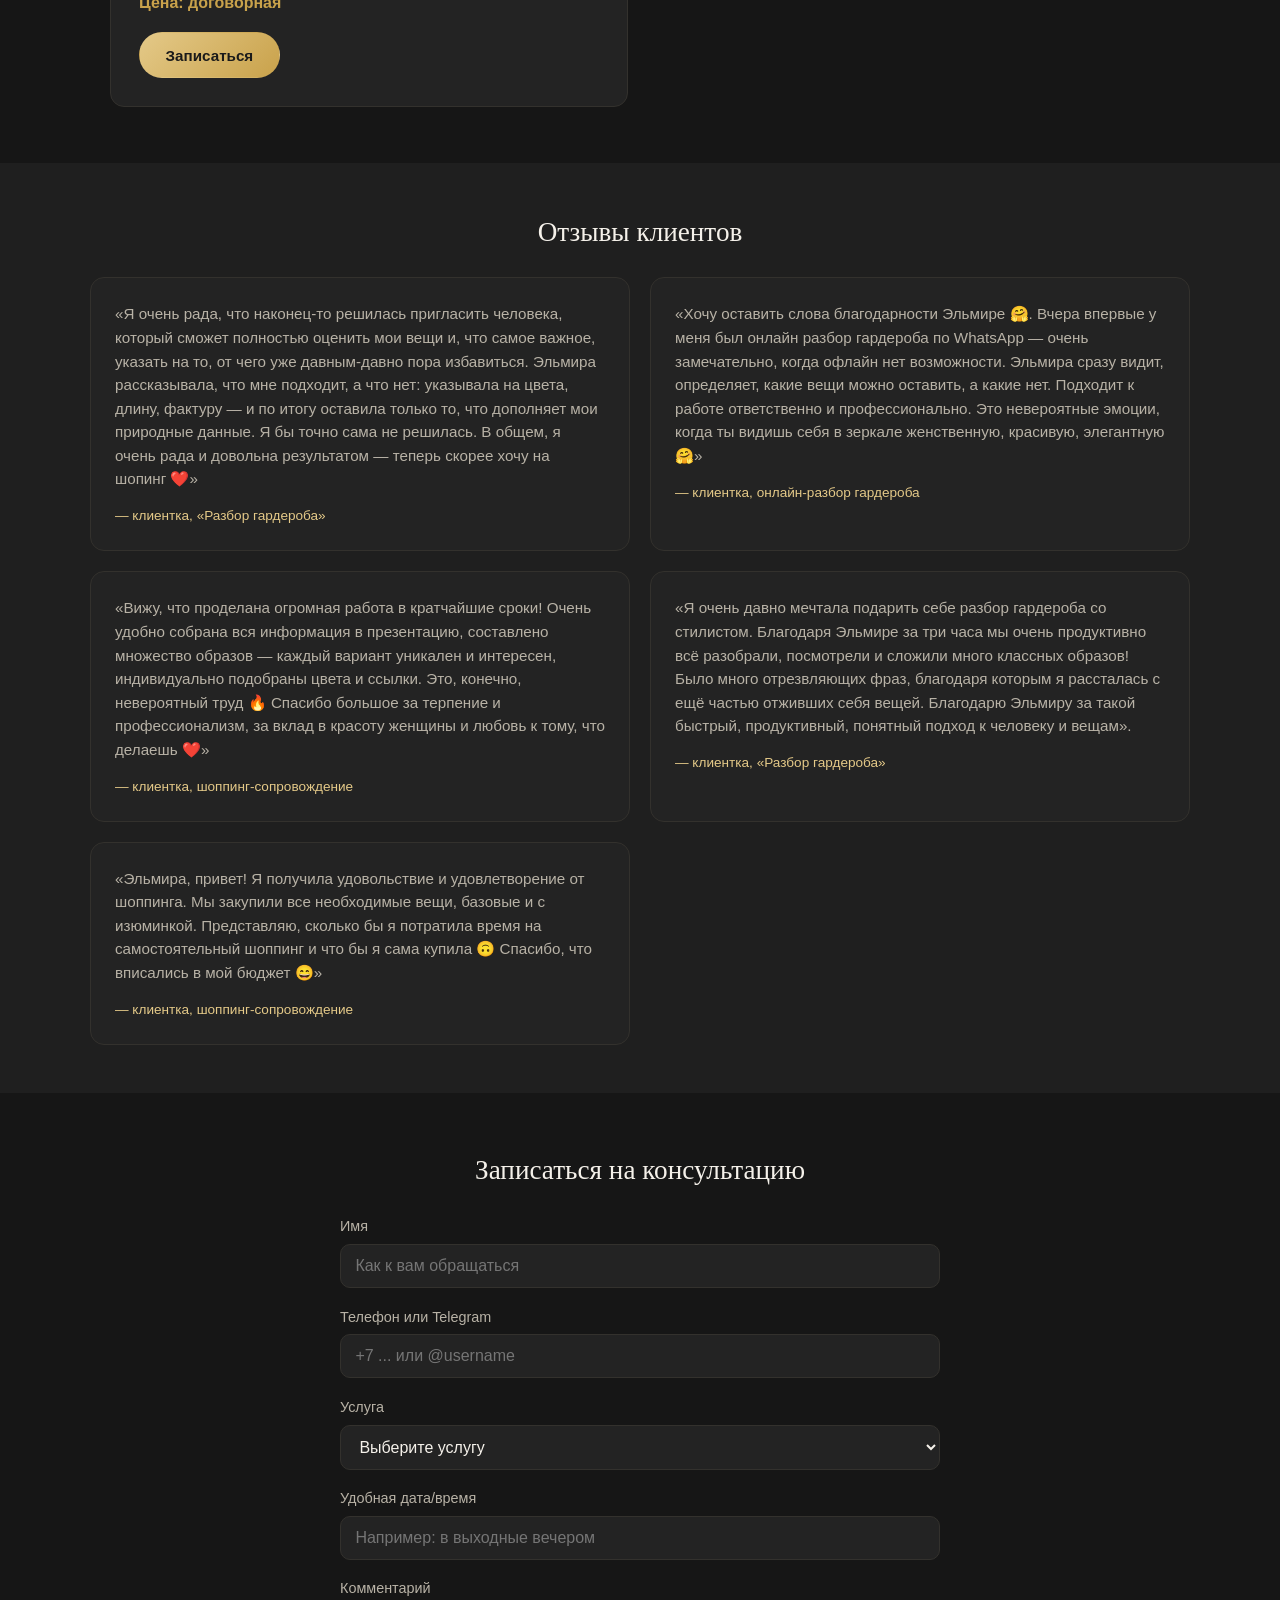
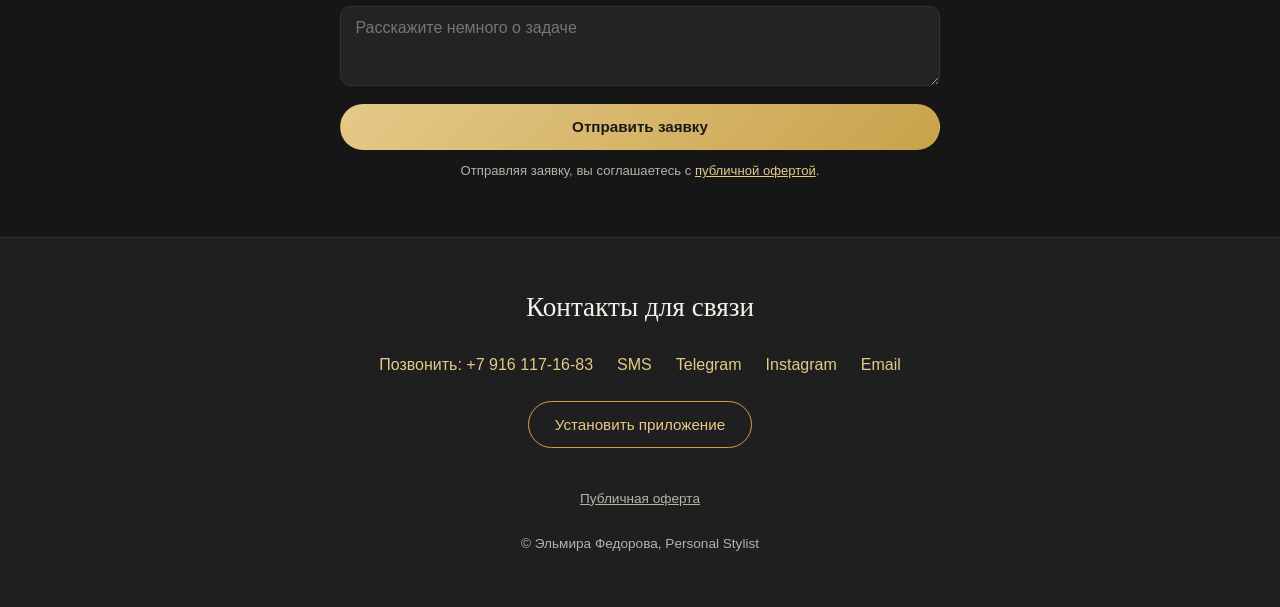
==== commit 213b918e: "Add public offer page and link it from footer and booking form" ====
--- a/index.html
+++ b/index.html
@@ -167,6 +167,7 @@
         <textarea name="comment" rows="3" placeholder="Расскажите немного о задаче"></textarea>
       </label>
       <button type="submit" class="btn btn-primary">Отправить заявку</button>
+      <p class="form-note">Отправляя заявку, вы соглашаетесь с <a href="oferta.html">публичной офертой</a>.</p>
     </form>
 
     <div id="bookingResult" class="booking-result" hidden>
@@ -193,6 +194,7 @@
   </div>
   <button id="installBtn" class="btn btn-ghost" hidden>Установить приложение</button>
   <p id="iosInstallHint" class="footer-note" hidden>Чтобы установить приложение на iPhone: нажмите значок «Поделиться» ⬆️ внизу экрана Safari, затем выберите «На экран «Домой»».</p>
+  <p class="footer-note"><a href="oferta.html">Публичная оферта</a></p>
   <p class="footer-note">© Эльмира Федорова, Personal Stylist</p>
 </footer>
 
--- a/styles.css
+++ b/styles.css
@@ -335,6 +335,17 @@
 #bookingForm textarea:focus {
   outline: none;
   border-color: var(--gold);
+}
+
+.form-note {
+  margin: -0.4rem 0 0;
+  font-size: 0.82rem;
+  color: var(--text-dim);
+  text-align: center;
+}
+
+.form-note a {
+  color: var(--gold-soft);
 }
 
 .booking-result {
@@ -412,3 +423,58 @@
   .main-nav.open { display: flex; }
   .nav-toggle { display: flex; }
 }
+
+/* Legal page (offer) */
+.legal-page {
+  max-width: 760px;
+  margin: 0 auto;
+  padding: 3rem 1.25rem 4rem;
+}
+
+.legal-page h1 {
+  font-size: 1.9rem;
+  margin-bottom: 0.5rem;
+}
+
+.legal-updated {
+  color: var(--text-dim);
+  font-size: 0.85rem;
+  margin-bottom: 2rem;
+}
+
+.legal-page h2 {
+  font-size: 1.15rem;
+  color: var(--gold-soft);
+  margin: 2rem 0 0.75rem;
+}
+
+.legal-page p,
+.legal-page li {
+  color: var(--text-dim);
+  font-size: 0.95rem;
+  line-height: 1.7;
+}
+
+.legal-page ul {
+  padding-left: 1.2rem;
+  margin: 0 0 1rem;
+}
+
+.legal-page strong {
+  color: var(--text);
+}
+
+.legal-details {
+  list-style: none;
+  padding-left: 0;
+}
+
+.legal-disclaimer {
+  margin-top: 2.5rem;
+  padding: 1.25rem;
+  background: var(--card);
+  border: 1px solid var(--border);
+  border-radius: var(--radius);
+  font-size: 0.85rem;
+  font-style: italic;
+}
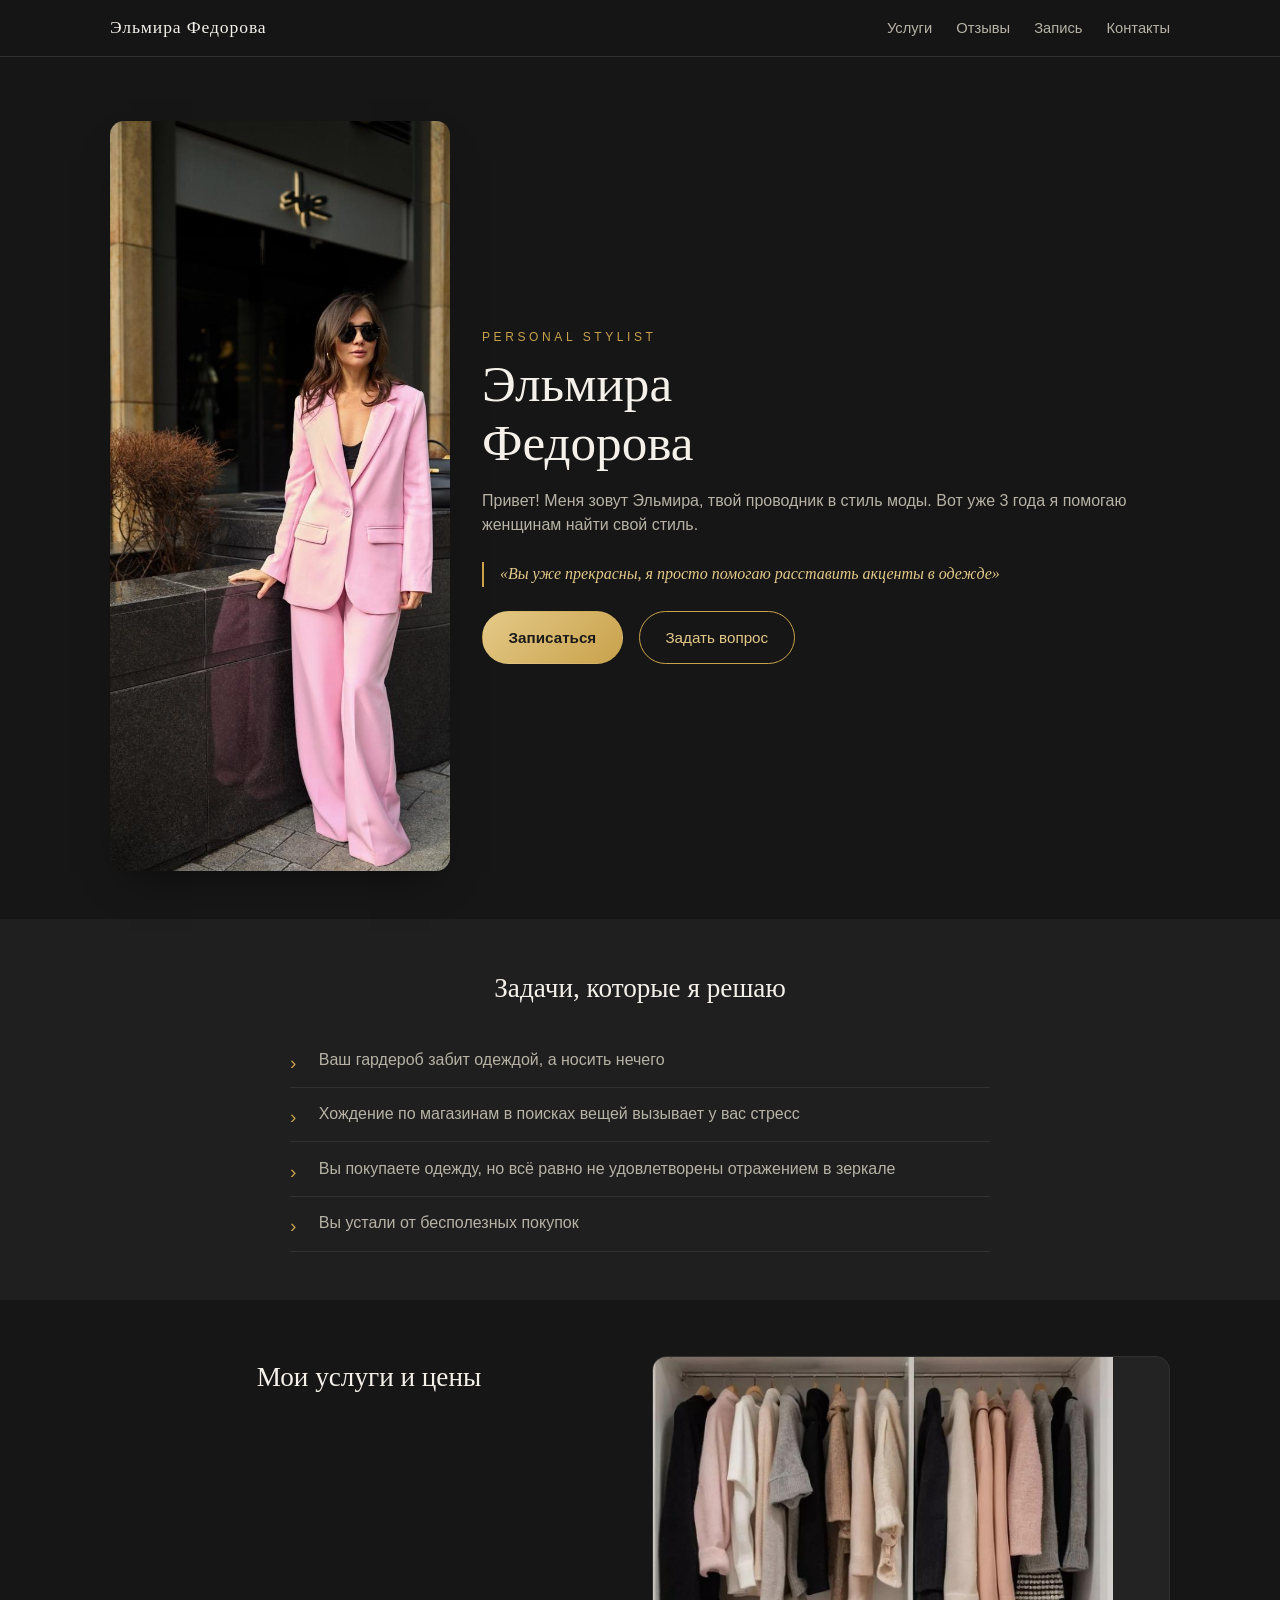
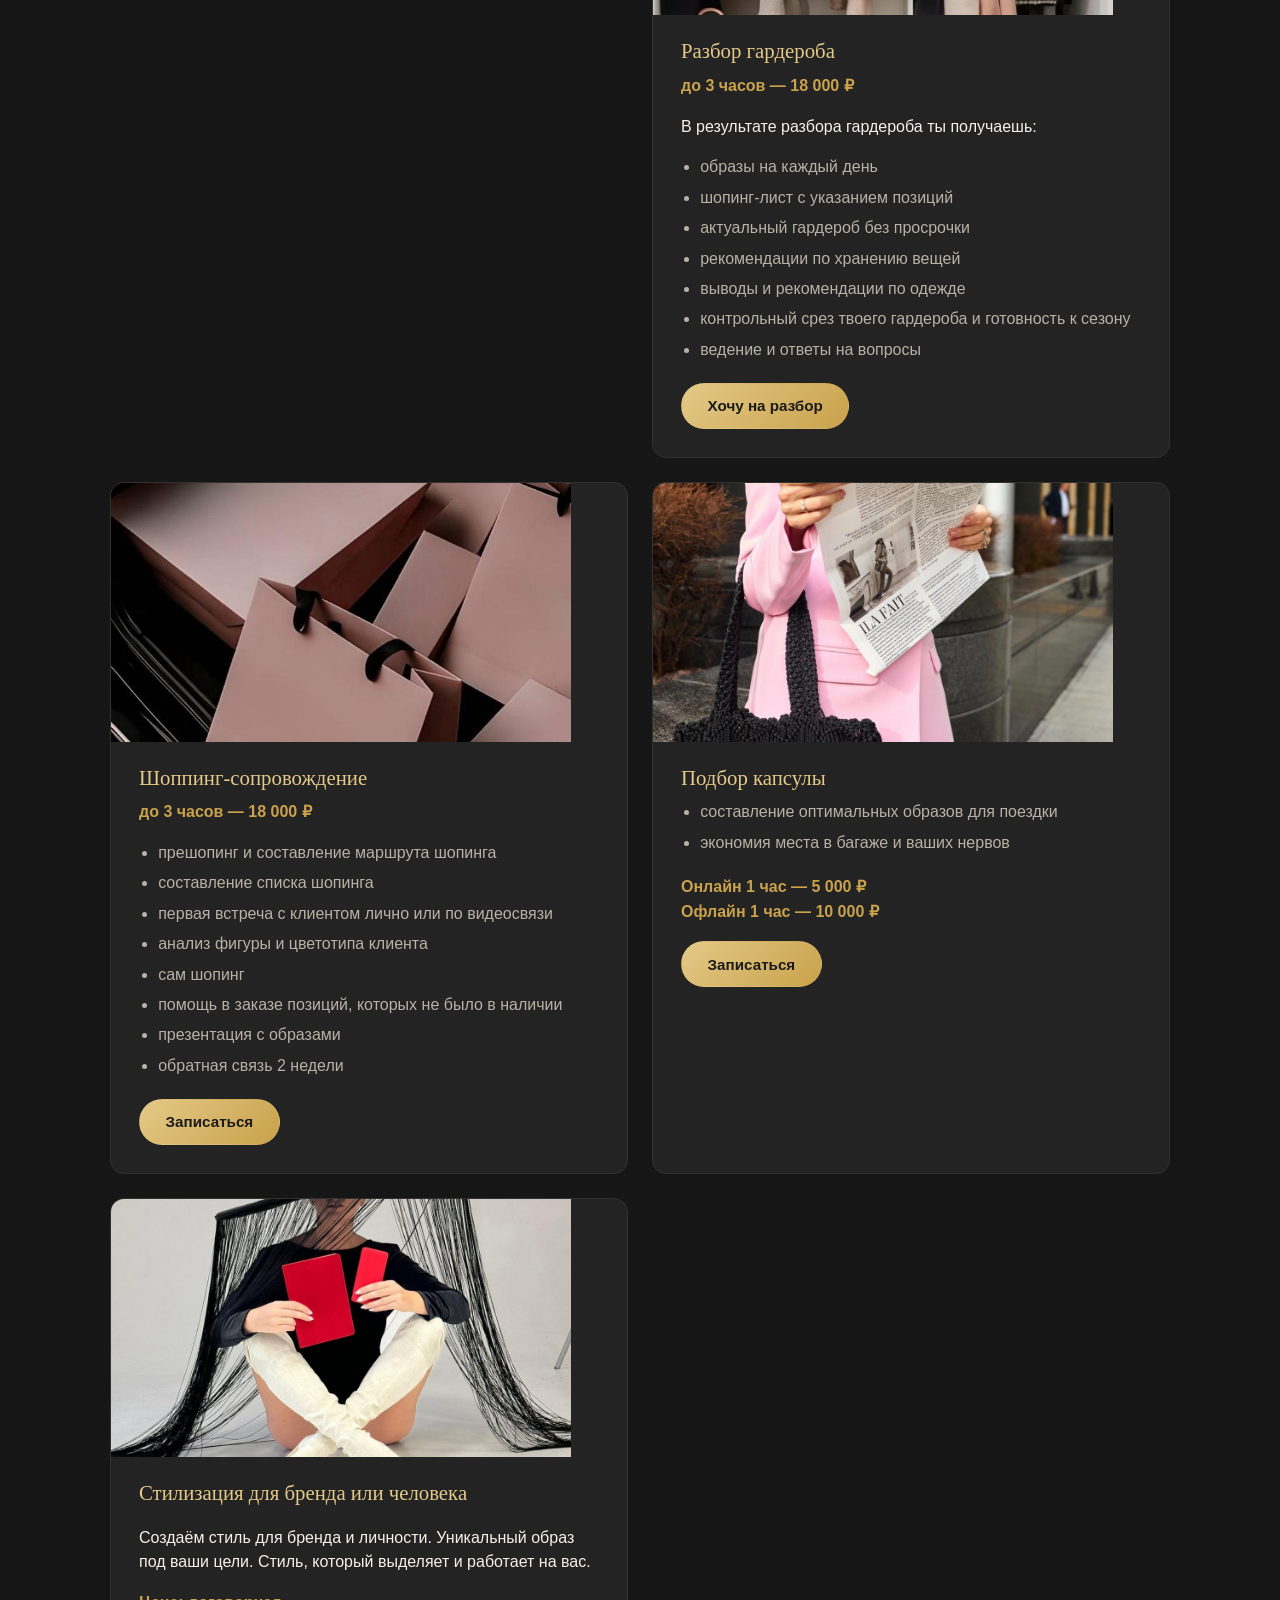
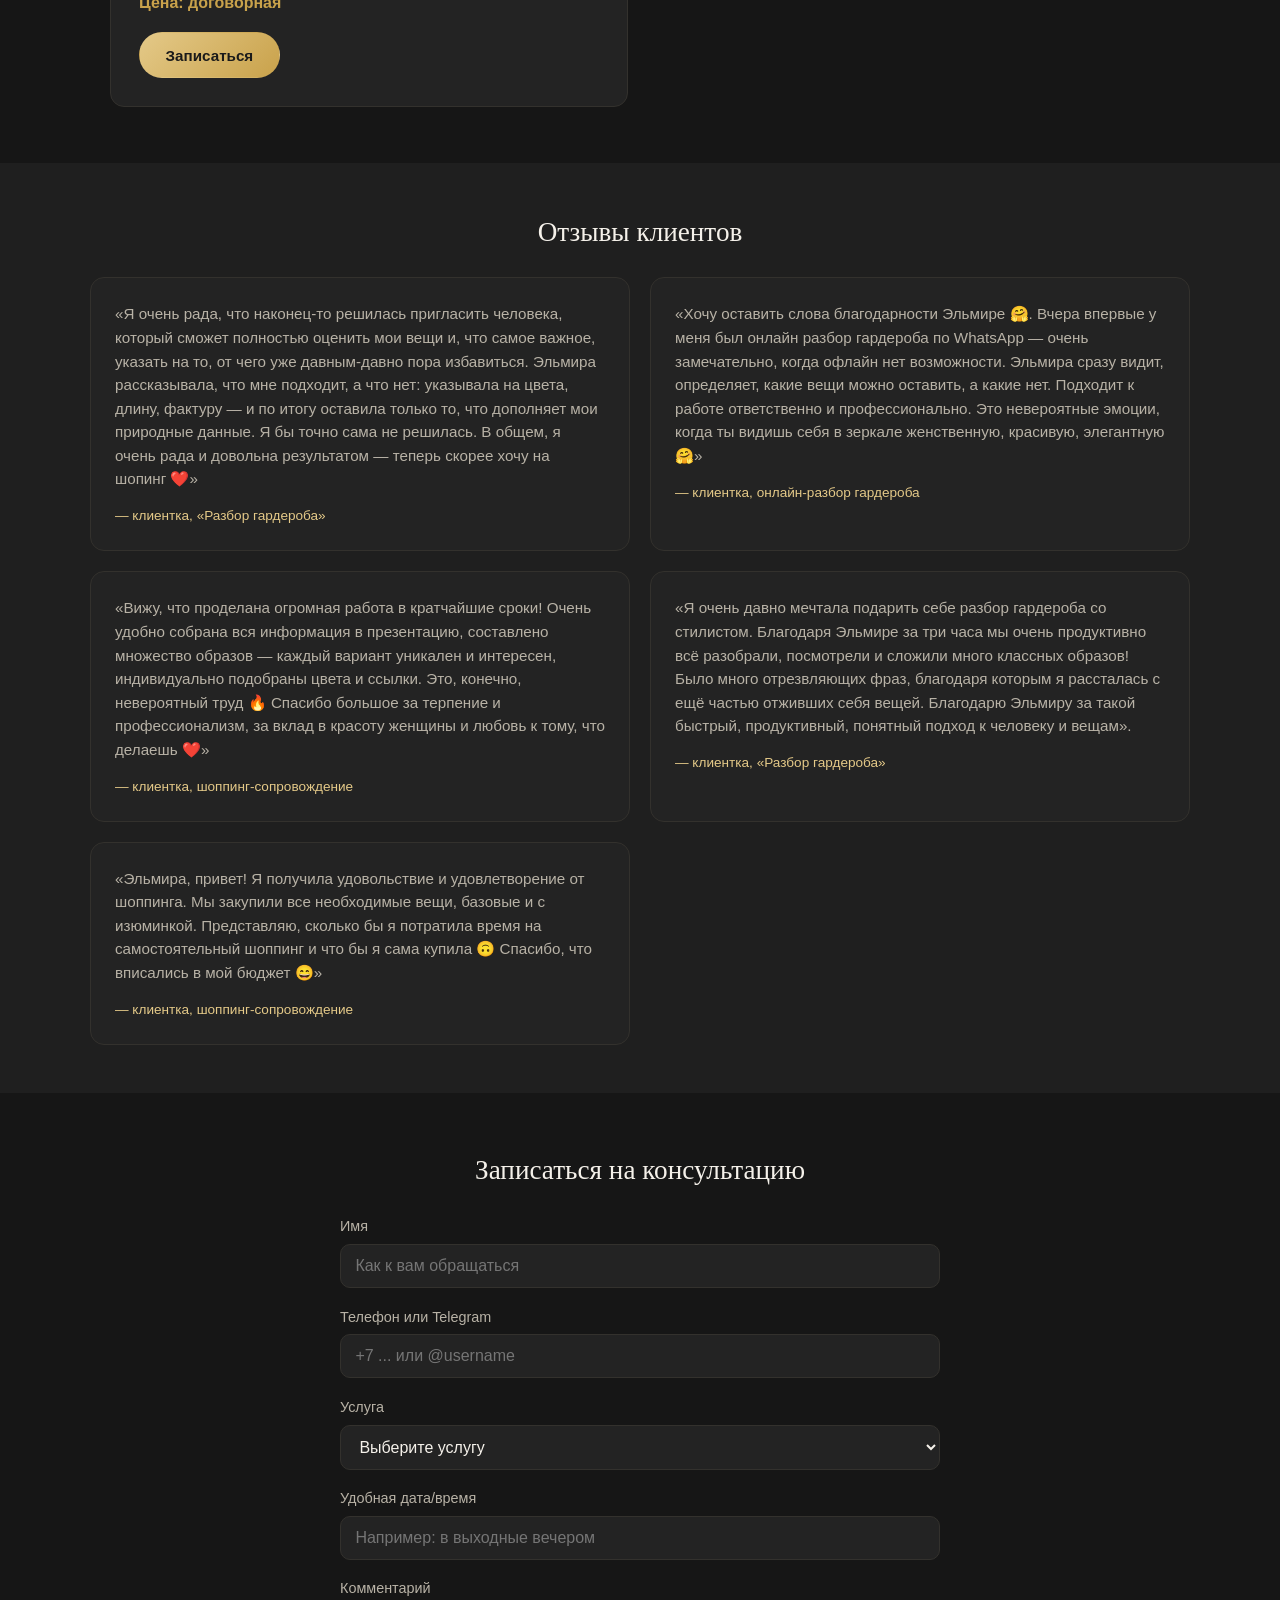
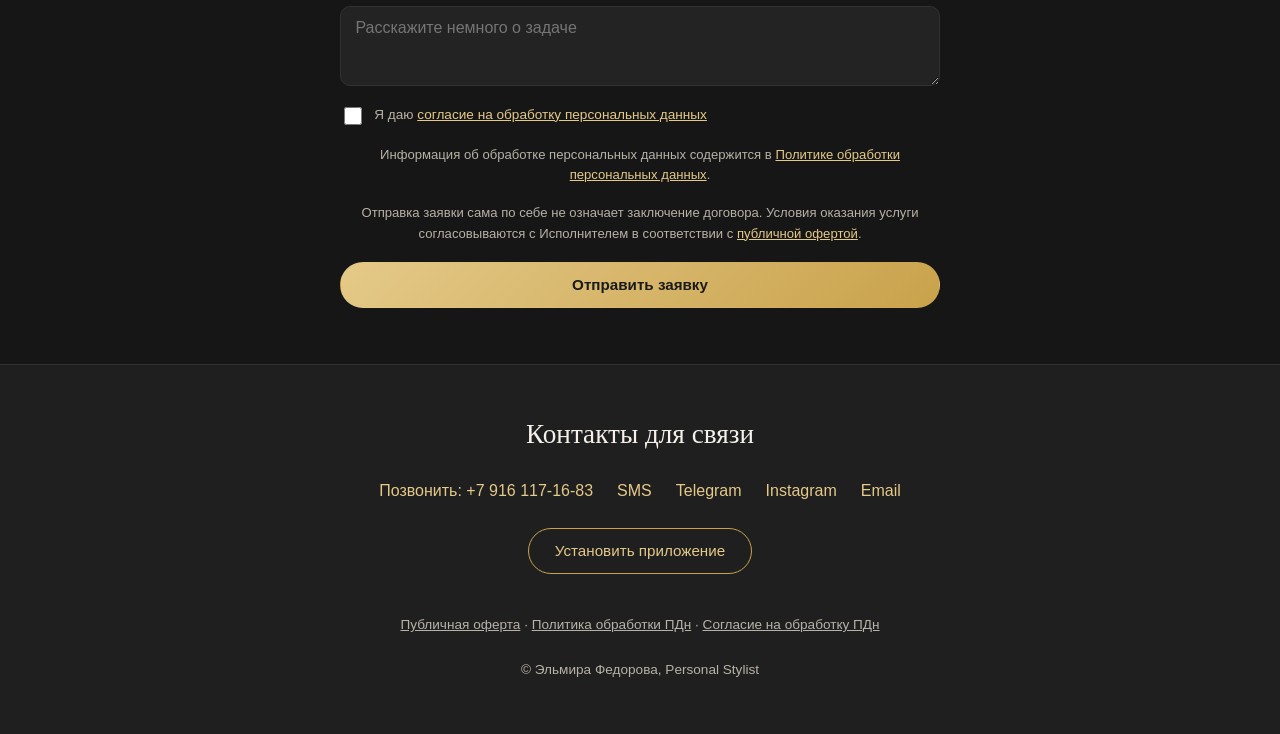
==== commit 2ba429c3: "Replace public offer with client-provided text; add privacy policy and PD consent pages; require exp" ====
--- a/index.html
+++ b/index.html
@@ -166,8 +166,16 @@
         Комментарий
         <textarea name="comment" rows="3" placeholder="Расскажите немного о задаче"></textarea>
       </label>
+      <label class="consent-check">
+        <input type="checkbox" name="pdConsent" required />
+        <span>Я даю <a href="consent-personal-data.html" target="_blank">согласие на обработку персональных данных</a></span>
+      </label>
+
+      <p class="form-note">Информация об обработке персональных данных содержится в <a href="privacy.html" target="_blank">Политике обработки персональных данных</a>.</p>
+
+      <p class="form-note">Отправка заявки сама по себе не означает заключение договора. Условия оказания услуги согласовываются с Исполнителем в соответствии с <a href="oferta.html" target="_blank">публичной офертой</a>.</p>
+
       <button type="submit" class="btn btn-primary">Отправить заявку</button>
-      <p class="form-note">Отправляя заявку, вы соглашаетесь с <a href="oferta.html">публичной офертой</a>.</p>
     </form>
 
     <div id="bookingResult" class="booking-result" hidden>
@@ -194,7 +202,11 @@
   </div>
   <button id="installBtn" class="btn btn-ghost" hidden>Установить приложение</button>
   <p id="iosInstallHint" class="footer-note" hidden>Чтобы установить приложение на iPhone: нажмите значок «Поделиться» ⬆️ внизу экрана Safari, затем выберите «На экран «Домой»».</p>
-  <p class="footer-note"><a href="oferta.html">Публичная оферта</a></p>
+  <p class="footer-note">
+    <a href="oferta.html">Публичная оферта</a> ·
+    <a href="privacy.html">Политика обработки ПДн</a> ·
+    <a href="consent-personal-data.html">Согласие на обработку ПДн</a>
+  </p>
   <p class="footer-note">© Эльмира Федорова, Personal Stylist</p>
 </footer>
 
--- a/styles.css
+++ b/styles.css
@@ -338,13 +338,40 @@
 }
 
 .form-note {
-  margin: -0.4rem 0 0;
+  margin: 0;
   font-size: 0.82rem;
   color: var(--text-dim);
   text-align: center;
 }
 
 .form-note a {
+  color: var(--gold-soft);
+}
+
+#bookingForm .consent-check {
+  display: flex;
+  align-items: flex-start;
+  gap: 0.6rem;
+  font-size: 0.85rem;
+  color: var(--text-dim);
+  cursor: pointer;
+}
+
+#bookingForm .consent-check input[type="checkbox"] {
+  margin-top: 0.2rem;
+  width: 1.1rem;
+  height: 1.1rem;
+  flex-shrink: 0;
+  accent-color: var(--gold);
+  cursor: pointer;
+}
+
+#bookingForm .consent-check span {
+  flex: 1;
+  min-width: 0;
+}
+
+.consent-check a {
   color: var(--gold-soft);
 }
 
@@ -448,6 +475,22 @@
   margin: 2rem 0 0.75rem;
 }
 
+.legal-page h3 {
+  font-size: 0.98rem;
+  color: var(--text);
+  margin: 1.25rem 0 0.5rem;
+}
+
+.legal-page a {
+  color: var(--gold-soft);
+}
+
+.legal-links {
+  margin-top: 2.5rem;
+  padding-top: 1.5rem;
+  border-top: 1px solid var(--border);
+}
+
 .legal-page p,
 .legal-page li {
   color: var(--text-dim);
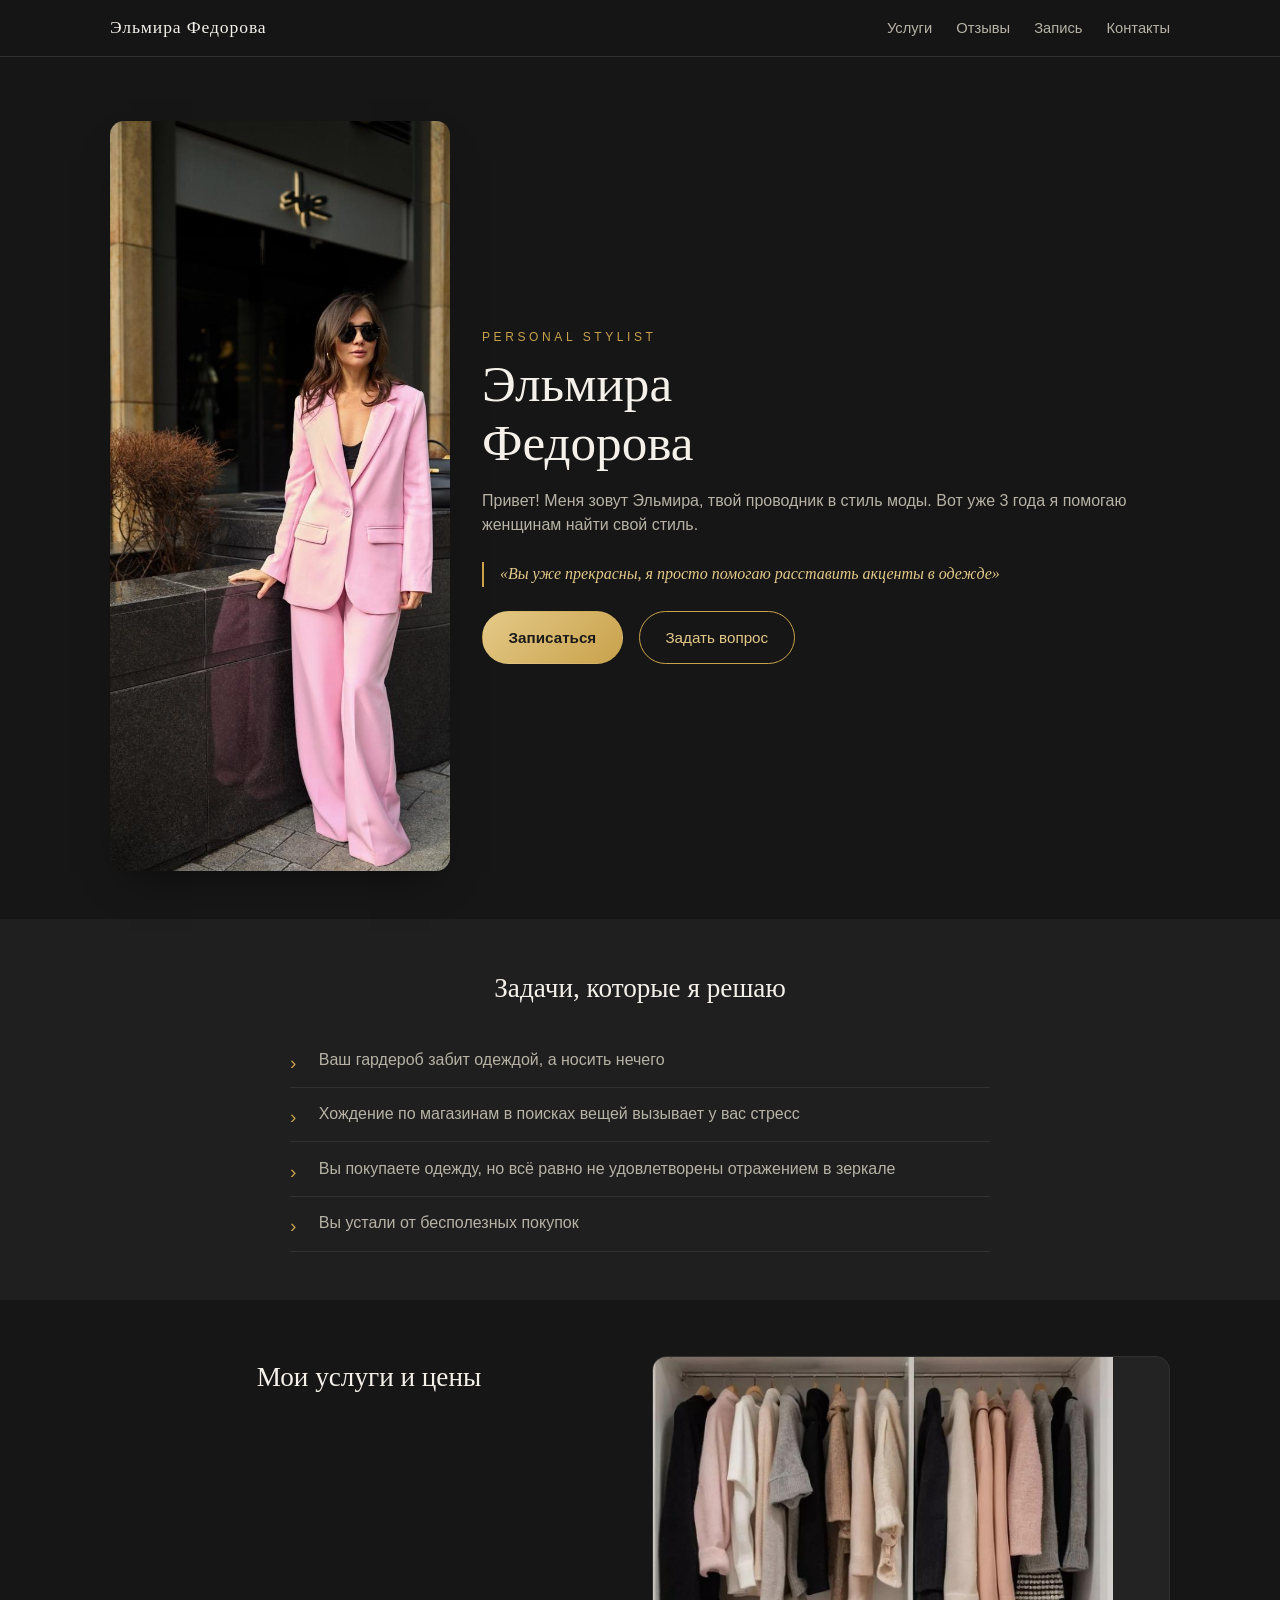
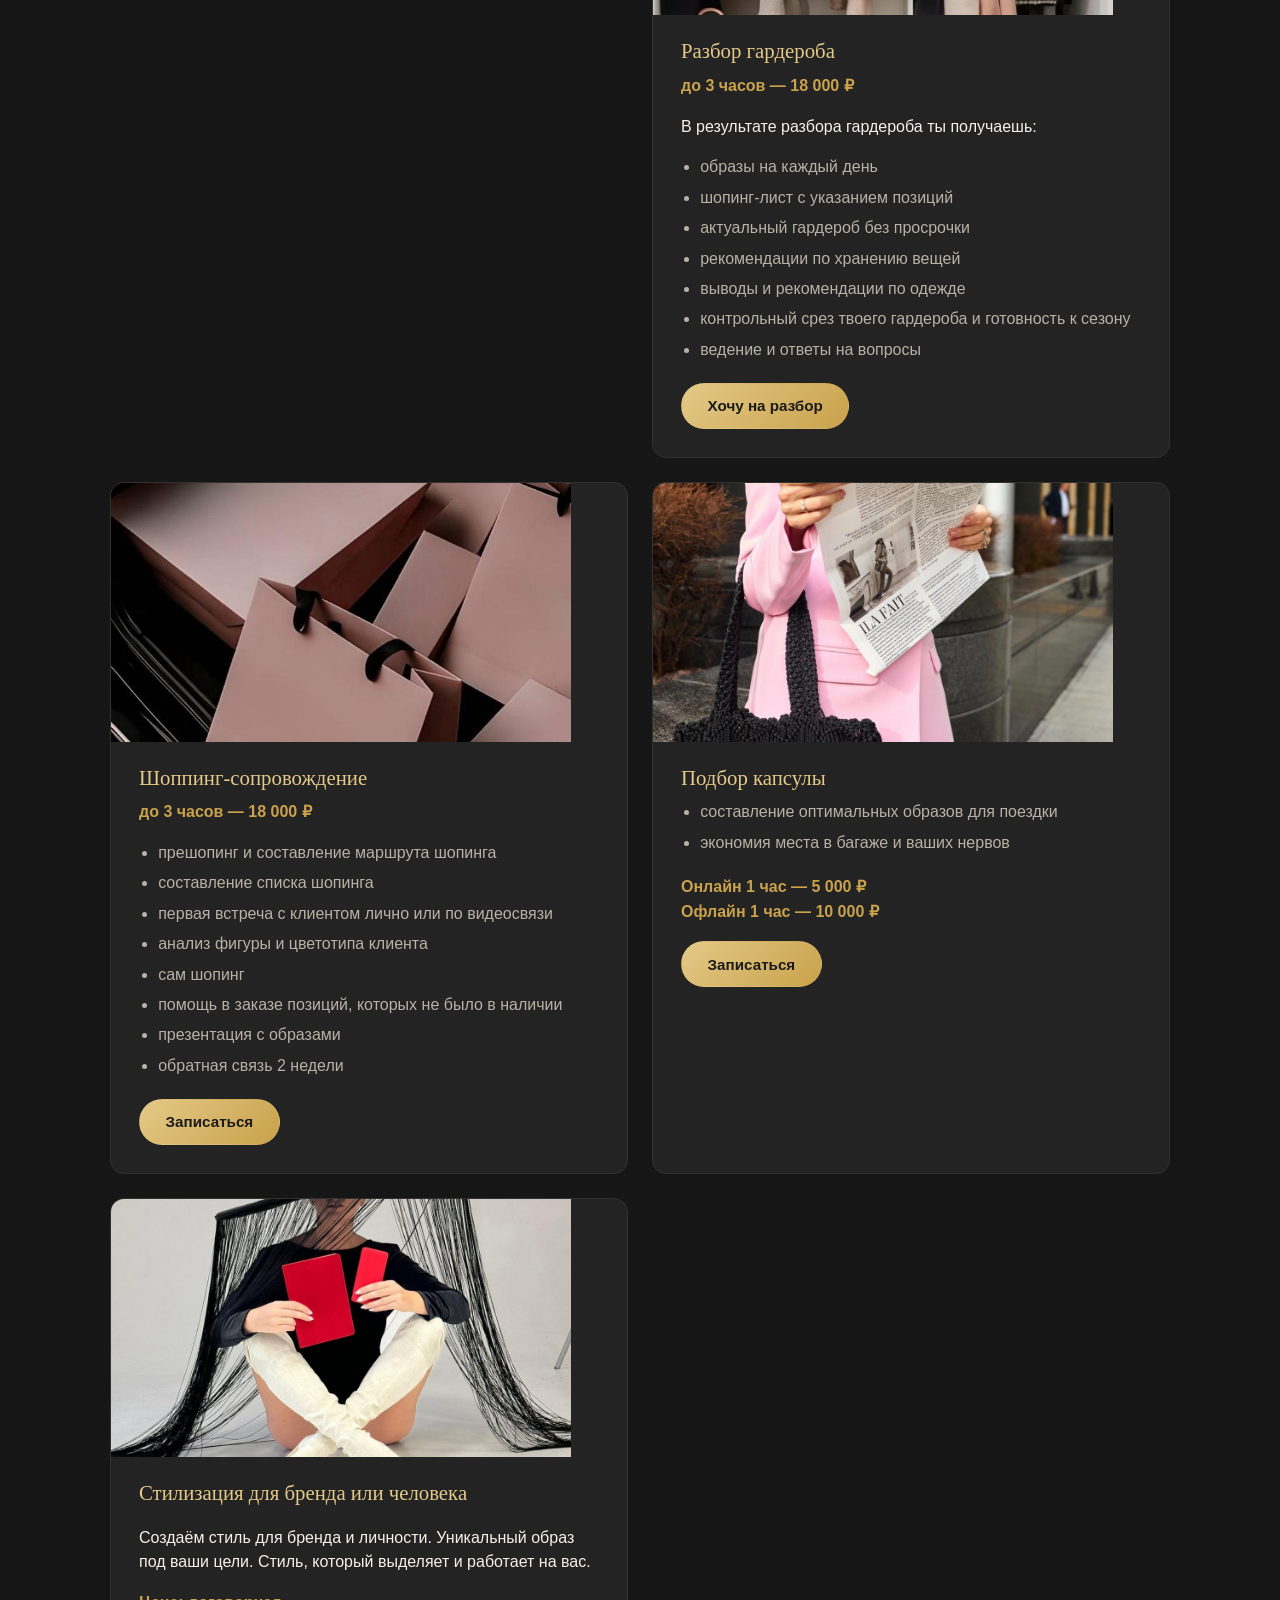
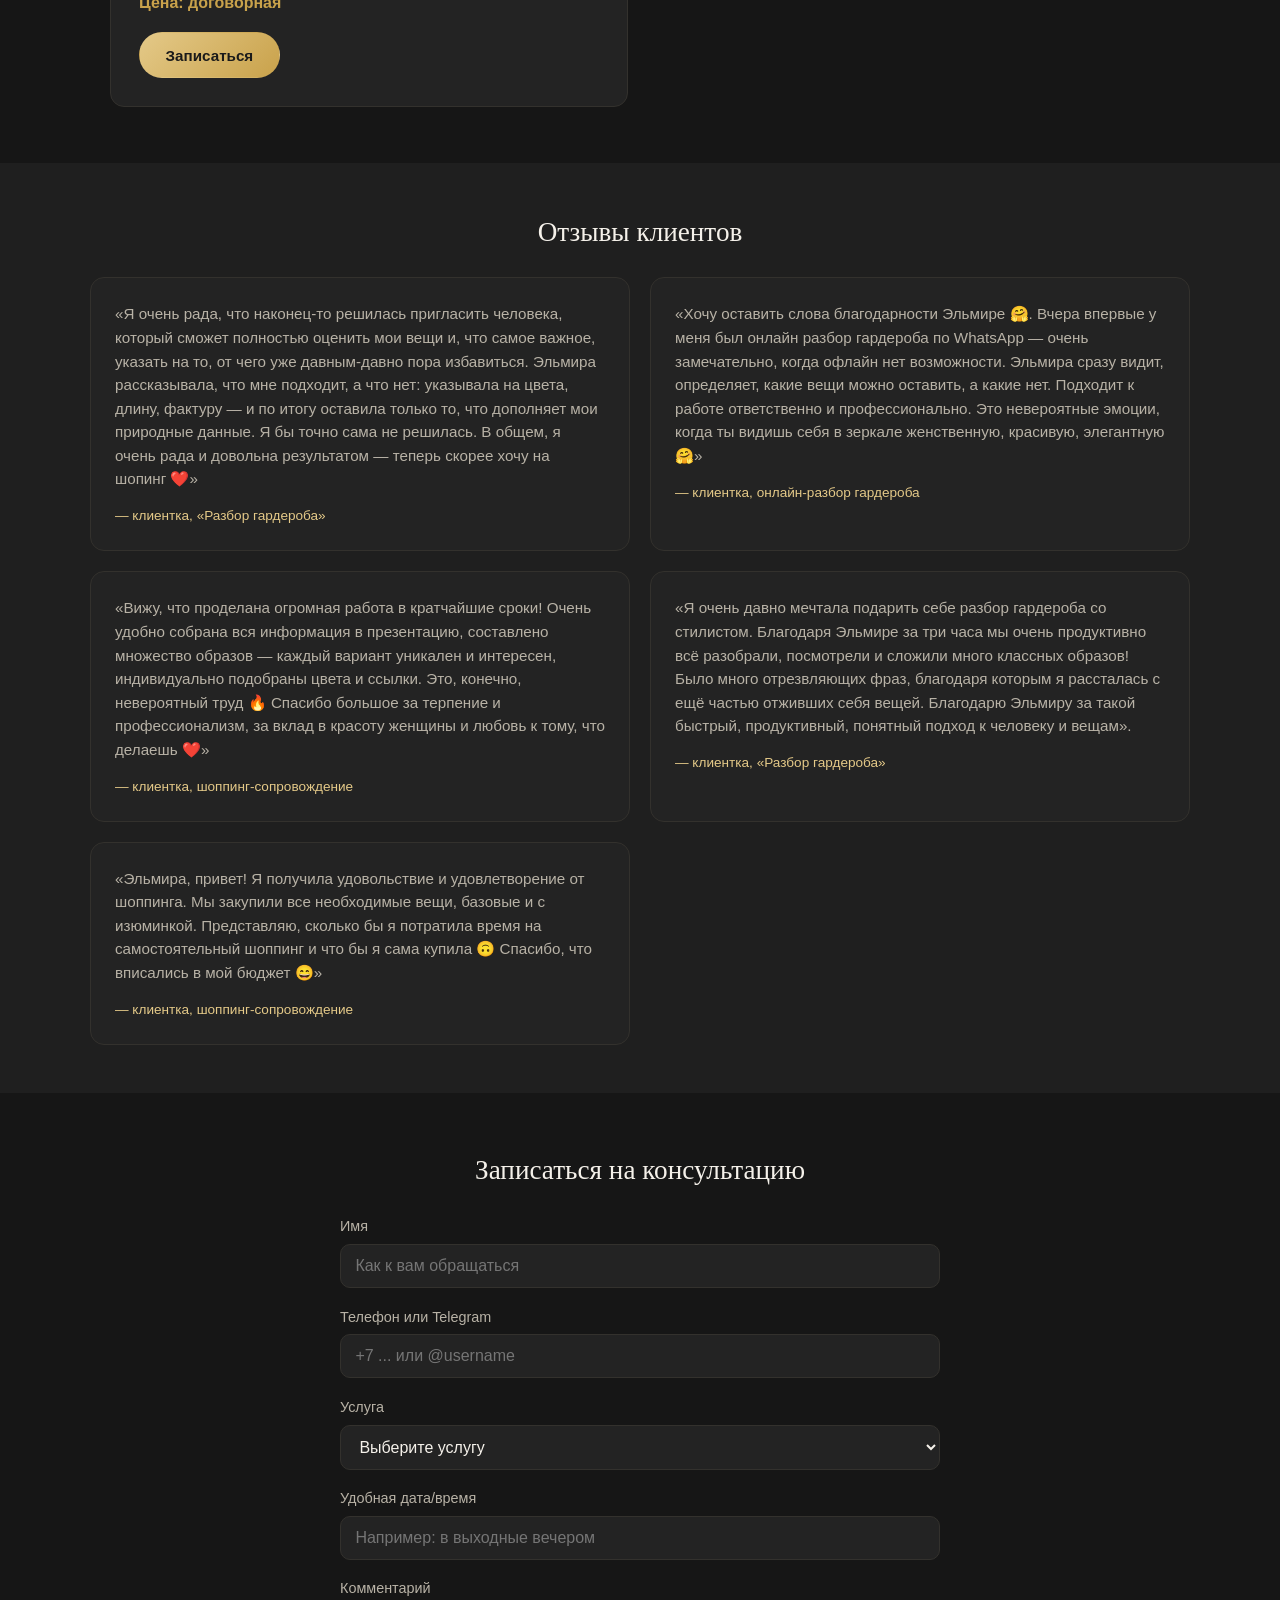
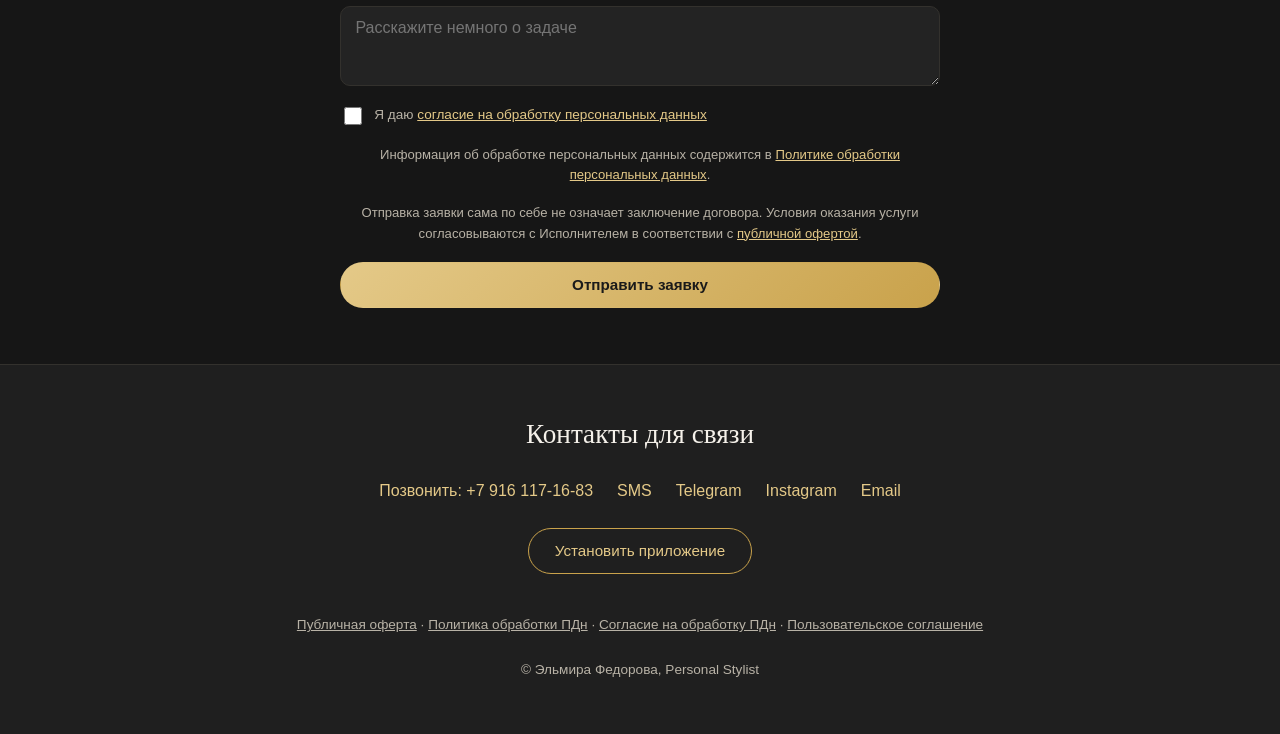
==== commit bcfd4d73: "Fill in real INN, site address and contact address; add user agreement page Co-Authored-By: Claude S" ====
--- a/index.html
+++ b/index.html
@@ -205,7 +205,8 @@
   <p class="footer-note">
     <a href="oferta.html">Публичная оферта</a> ·
     <a href="privacy.html">Политика обработки ПДн</a> ·
-    <a href="consent-personal-data.html">Согласие на обработку ПДн</a>
+    <a href="consent-personal-data.html">Согласие на обработку ПДн</a> ·
+    <a href="user-agreement.html">Пользовательское соглашение</a>
   </p>
   <p class="footer-note">© Эльмира Федорова, Personal Stylist</p>
 </footer>
